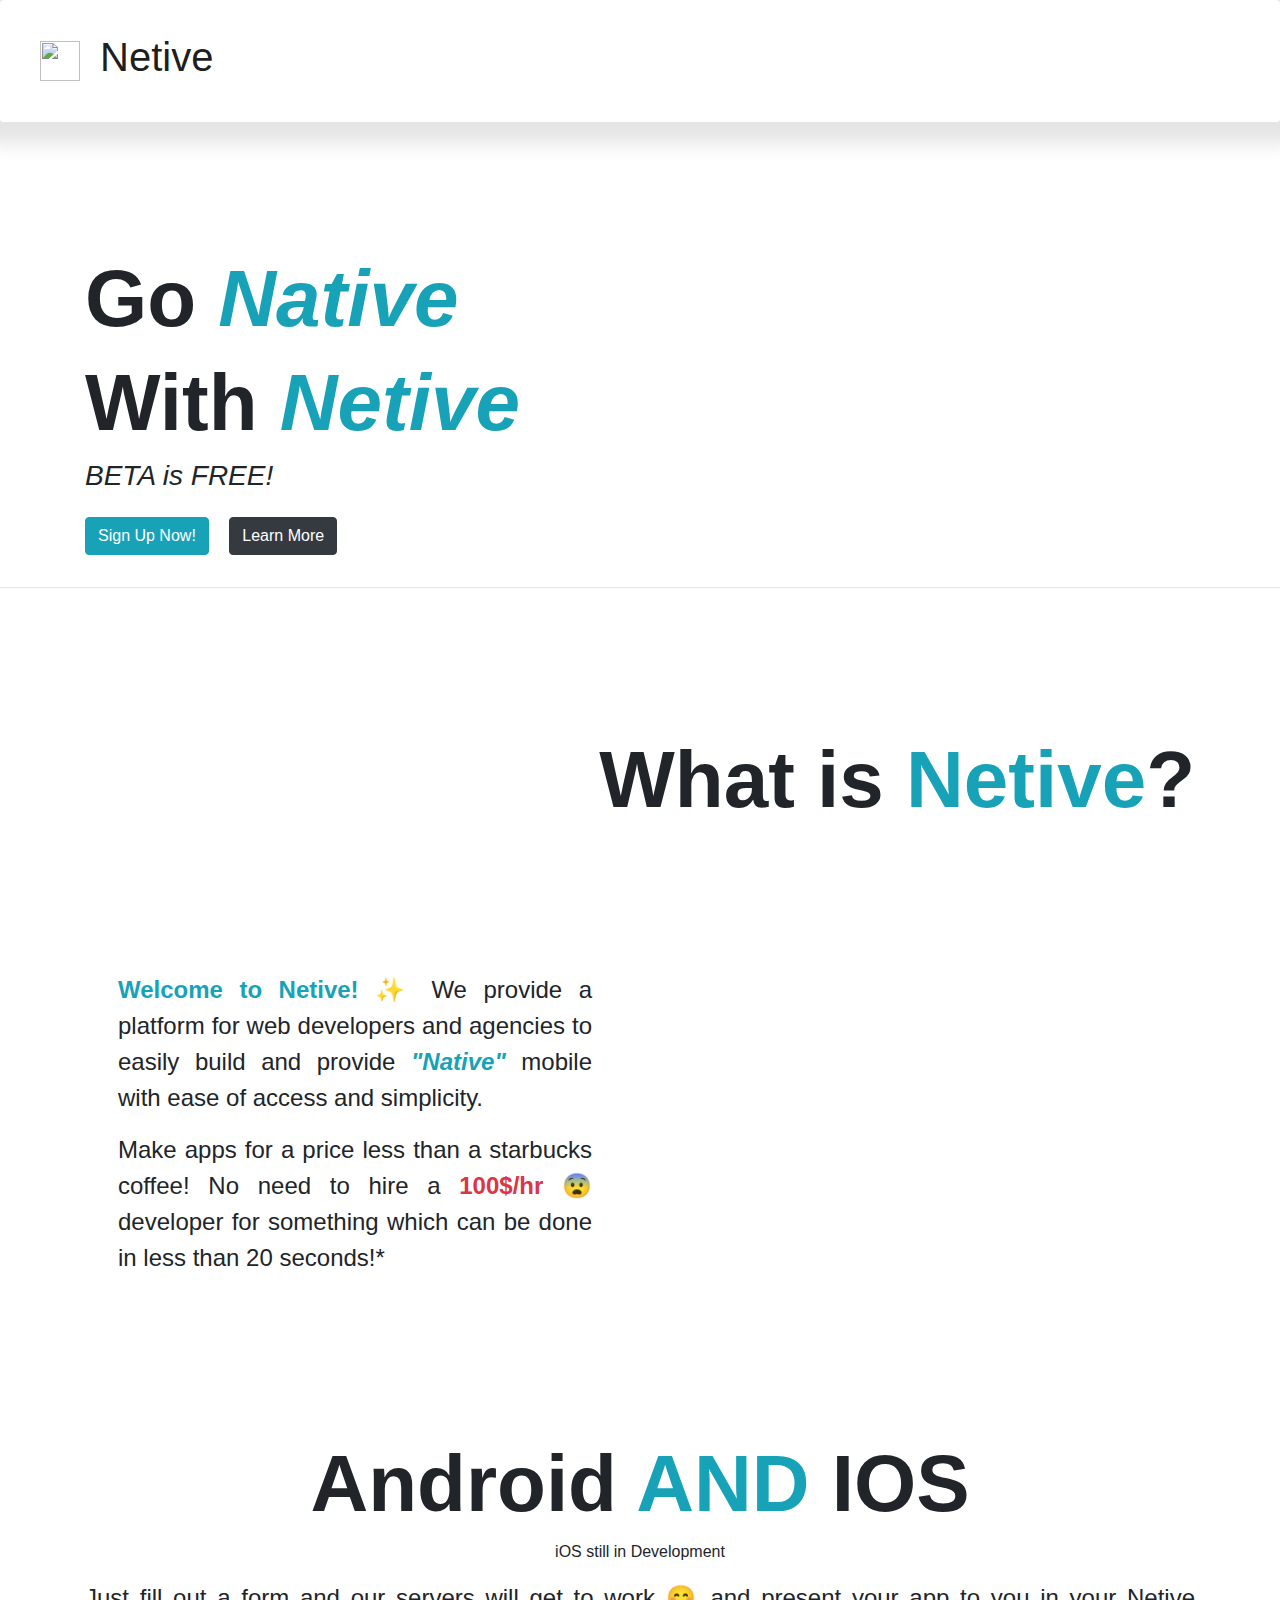
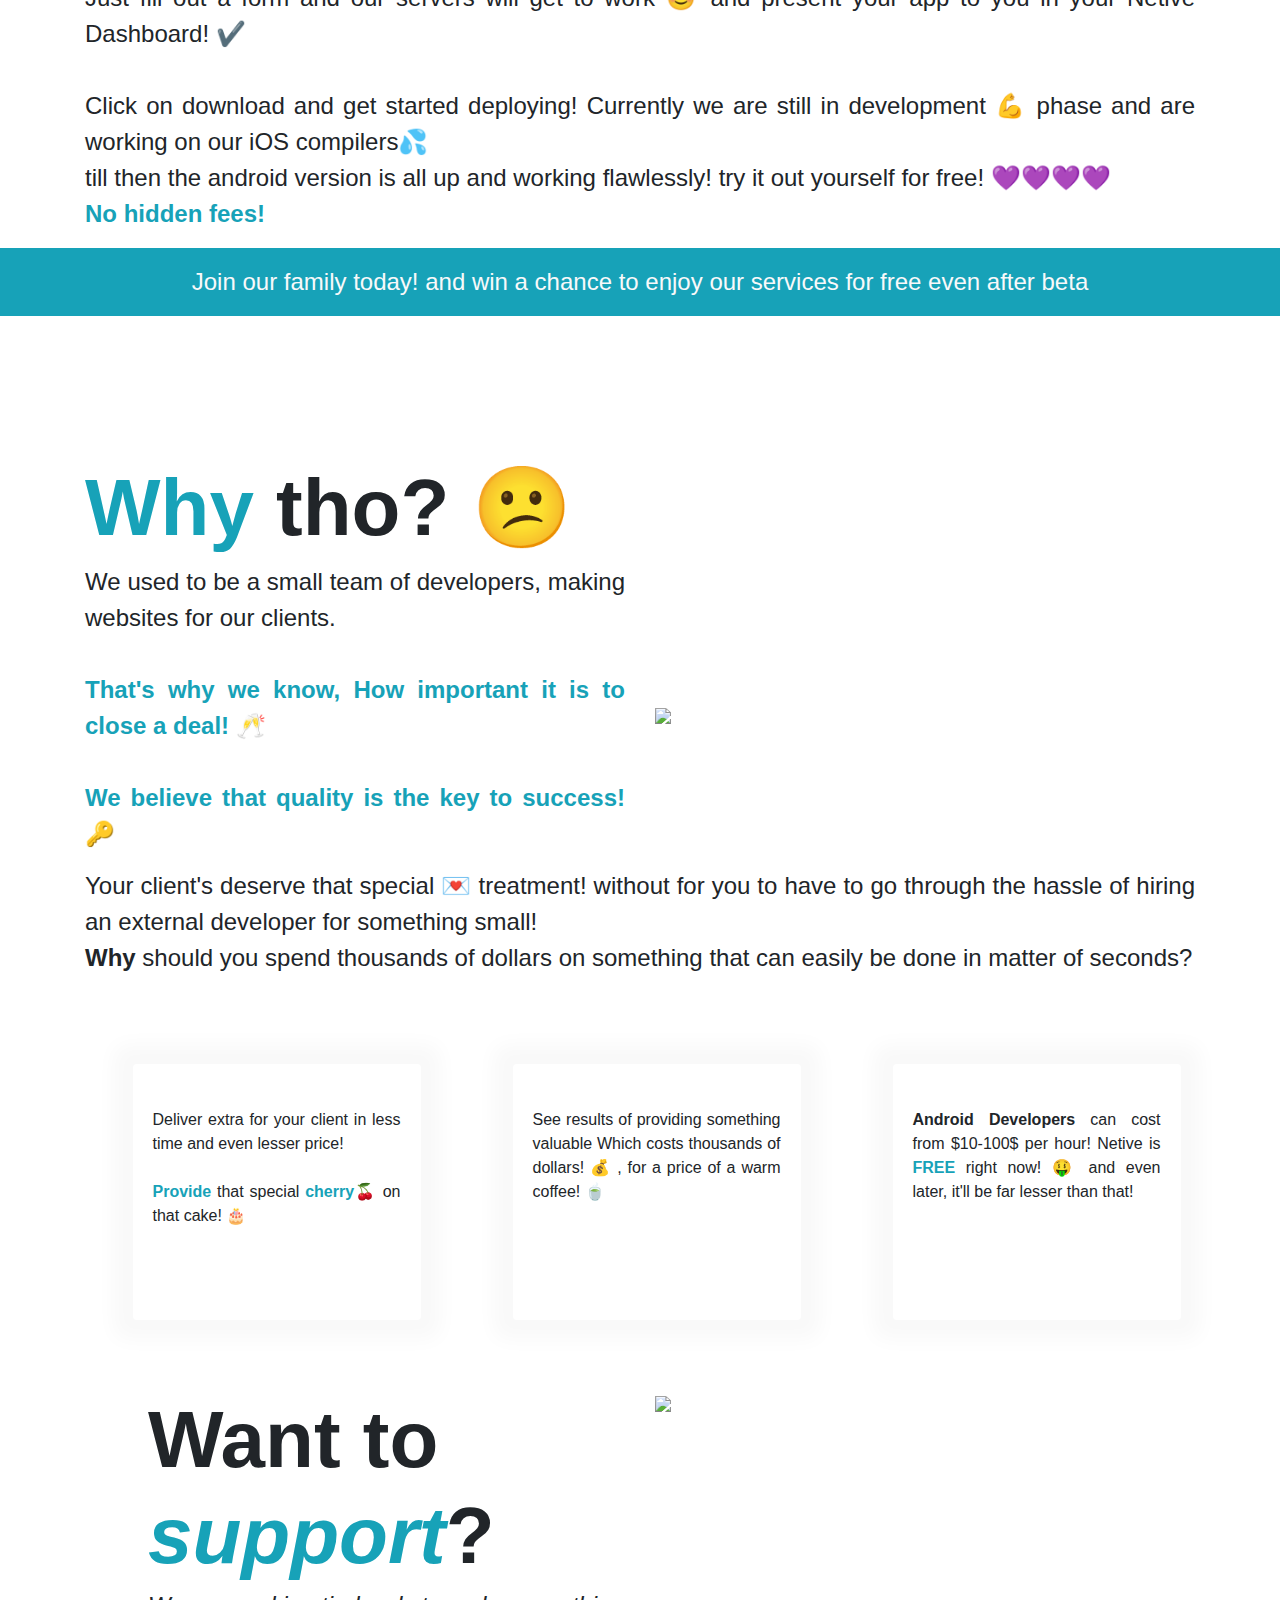
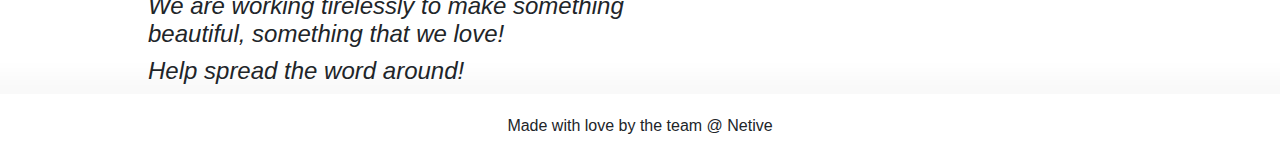
==== index.html @ f4677ae8 "Update index.html" ====
<!doctype html>
<html lang="en">
  <head>
    <!-- Required meta tags -->
    <meta charset="utf-8">
    <meta name="viewport" content="width=device-width, initial-scale=1, shrink-to-fit=no">
    <meta name="keywords" content="We help web agencies make native mobile apps for their clients website in minutes for the FREE till Beta">
    <meta name="description" content="Providing the cheapest and simplest solution for web agencies to make native mobile apps in seconds for their client's website for FREE till BETA">
    <!-- Bootstrap CSS -->
    <link rel="stylesheet" href="https://cdn.jsdelivr.net/npm/bootstrap@4.0.0/dist/css/bootstrap.min.css" integrity="sha384-Gn5384xqQ1aoWXA+058RXPxPg6fy4IWvTNh0E263XmFcJlSAwiGgFAW/dAiS6JXm" crossorigin="anonymous">
    
    <link rel="stylesheet" href="https://cdnjs.cloudflare.com/ajax/libs/font-awesome/6.1.1/css/all.min.css" integrity="sha512-KfkfwYDsLkIlwQp6LFnl8zNdLGxu9YAA1QvwINks4PhcElQSvqcyVLLD9aMhXd13uQjoXtEKNosOWaZqXgel0g==" crossorigin="anonymous" referrerpolicy="no-referrer" />
    
    <link rel="stylesheet" href="https://cdnjs.cloudflare.com/ajax/libs/font-awesome/6.1.1/css/solid.min.css" integrity="sha512-qzgHTQ60z8RJitD5a28/c47in6WlHGuyRvMusdnuWWBB6fZ0DWG/KyfchGSBlLVeqAz+1LzNq+gGZkCSHnSd3g==" crossorigin="anonymous" referrerpolicy="no-referrer" />

    <link rel="preconnect" href="https://fonts.googleapis.com">
    <link rel="preconnect" href="https://fonts.gstatic.com" crossorigin>
    <link href="https://fonts.googleapis.com/css2?family=Bebas+Neue&display=swap" rel="stylesheet">
    
    <link rel="icon" type="image/x-icon" href="/images/favicon.ico">

    

    <title> Netive Apps | A Online Native Mobile App Creator | Beta FREE Right NOW </title>  
  </head>
  <body>
    
    <nav class="navbar navbar-light shadow-sm bg-white rounded">
      <a class="navbar-brand mx-4" href="#">
        <img src="https://github.com/Netive-webApp/netive_landingPage/blob/main/images/netive-icon.png?raw=true" width="40" height="40" class="d-inline-block align-top" alt="">
        <h1 class="brand-name">Netive</h1>
      </a>
      <button class="navbar-toggler " type="button" data-toggle="collapse" data-target="#navbarsExample02" aria-controls="navbarsExample01" aria-expanded="false" aria-label="Toggle navigation">
        <span style="color:black; font-size: x-large;"><i class="fa-solid fa-bars"></i></span>
      </button>
    
      <div class="collapse navbar-collapse" id="navbarsExample02">
        <ul class="navbar-nav mr-auto mx-3 px-3">
          <li class="nav-item">
            <a class="nav-link my-3" href="https://app.netive.tech/auth/login">
              Login
            </a>
          </li>
          <li class="nav-item">
            <a class="nav-link my-3" href="https://app.netive.tech/auth/register">Sign Up</a>
          </li>
        </ul>
      </div>
    </nav>

    <section class="container hero">
      <div class="row align-items-center">
        <div class="col-md-6">

          <h1 class="header-text">Go <span class="text-info font-italic">Native</span></h1>
          <h1 class="header-text">With <span class="text-info font-italic">Netive</span></h1>
          <h3 class="font-italic">BETA is FREE!</h3>
          <a class="btn btn-info my-3 " href="https://app.netive.tech/auth/register">Sign Up Now!</a>
          <button class="btn btn-dark m-3 ">Learn More</button>

        </div>
        <div class="col-md-6">

          <img src="hero_.png" class="img-fluid" alt="">

        </div>
      </div>
    </section>
    
    <hr>
    <section class="container hero">
      <h1 class="header-text text-right">What is <span class="text-info">Netive</span>?</h1>
      <div class="row align-items-center my-5 py-5">
        <div class="col-md-6 bg-spc p-5 rounded-left">
          <p class="text-justify font-pt">
            <span class="font-weight-bold text-info">Welcome to Netive!</span>  ✨
            We provide a platform for web developers and agencies to easily build and provide 
            <span class="font-weight-bold font-italic text-info">"Native"</span> 
            mobile with ease of access and simplicity.
            
          </p>

          <p class="text-justify font-pt">
            Make apps for a price less than a starbucks coffee!
            No need to hire a <span class="text-danger font-weight-bold">100$/hr</span> 😨
            developer for something which can be done in less than 20 seconds!*
            
          </p>

        </div>
        <div class="col-md-6 d-flex border-spc border-spc justify-content-center">

          <img src="quest.png" width="165" class="img-fluid" alt="">

        </div>
      </div>
    </section>

    <section class="container text-center">
      <h1 class="header-text text-center">Android <span class="text-info">AND</span> IOS</h1>
      <p class="text-center ">iOS still in Development</p> 
      <p class="text-justify bg-spc font-pt">
        Just fill out a form and our servers will get to work 😊 and present your app to you in your Netive Dashboard! ✔️ 
        <br>
        <br>
        Click on download and get started deploying!
        Currently we are still in development 💪  phase and are working on our iOS compilers💦 <br> till then the android version is all up
        and working flawlessly! try it out yourself for free! 💜💜💜💜
        <br>
        <span class="font-weight-bold text-info">No hidden fees! </span>
      </p>
      </div>

    </section>

    <section>
      <div class="bg-info p-3 my-3 text-center">
        <p class="bg-spc m-0 text-light font-pt ">Join our family today! and win a chance to enjoy our services for free even after beta</p>
        
      </div>
    </section>

    

    <section class="container hero">
      <h1 class="header-text"><span class="text-info">Why</span> tho? 😕 </h1> 
      <div class="row justify-content-around align-items-center">
        <div class="col-sm-6">
          <p class="text-justify bg-spc font-pt">
            We used to be a small team of developers, making websites for our clients. 
            <br>
            <br>  
            <span class="text-info font-weight-bold ">That's why we know,
            How important it is to close a deal!</span> 🥂
            <br>
            <br>
            <span class="font-weight-bold text-info ">We believe that quality is the key to success!</span> 🔑
          </p>
        </div>
          <div class="col-sm-6">
            <img class="img-fluid" src="img-2.png">
          </div>
      </div>

      <p class="text-justify bg-spc font-pt ">
        Your client's deserve that special 💌  treatment!  without for you to have to go
        through the hassle of hiring an external developer for something small!
        <br>
        <span class="font-weight-bold">Why</span> should you spend thousands of dollars on something that can easily be done in matter of seconds?
      </p>

      <div class="row align-items-center justify-content-around py-5">
        <div class="col-md-3 m-2">
          <div class="card border-0 my-3 shadow-lg" style="width: 18rem;height: 16rem;">
            <div class="card-body">
              <h1 class="text-center text-info">
                <span>
                  <i class="fa-solid fa-truck-ramp-box"></i>
                </span>
              </h1>
              <p class="card-text text-justify py-3 ">
                Deliver extra for your client in less time and even lesser price!
                <br>
                <br>
                <span class="font-weight-bold text-info">Provide</span> that special <span class="font-weight-bold text-info">cherry</span>🍒 on that cake! 🎂 
              </p>
            </div>

          </div>

        </div>

        <div class="col-md-3 m-2">
          <div class="card border-0 my-3 shadow-lg" style="width: 18rem; height: 16rem;">
            <div class="card-body">
              <h1 class="text-center text-info">
                <span>
                  <i class="fa-solid fa-truck-ramp-box"></i>
                </span>
              </h1>
              <p class="card-text text-justify py-3 ">
                See results of providing something valuable 
                Which costs thousands of dollars! 💰 , for a price of a warm coffee! 🍵
              </p>
            </div>
          </div>
        </div>

        
        <div class="col-md-3 m-2">
          <div class="card border-0 my-3 shadow-lg" style="width: 18rem; height: 16rem;">
            <div class="card-body">
              <h1 class="text-center text-info">
                <span>
                  <i class="fa-solid fa-sack-dollar"></i>
                </span>
              </h1>
              <p class="card-text text-justify py-3 ">
                <span class="font-weight-bold">Android Developers</span> can cost from $10-100$ per hour!
                Netive is <span class="text-info font-weight-bold">FREE</span> right now! 🤑 
                and even later, it'll be far lesser than that!
              </p>
            </div>
          </div>
          </div>

      </div>
    </section>

    <section>
      <div class="container">
        <div class="row mx-5">
          <div class="col-md-6">
            <h1 class="header-text">Want to  <span class="text-info font-italic">support</span>?</h1>
            <h4 class="font-italic">We are working tirelessly to make something beautiful, something that we love!</h4>
            <h4 class="font-italic">Help spread the word around!</h4>
            
            
          </div>
          <div class="col-md-6">
            <img src="https://i.pinimg.com/originals/8f/04/00/8f040050862f377defcb5c0eed831285.gif" class="img-fluid">
        </div>

      </div>

    </section>



    <section>
      <div class="footer-custom text-center font-pt">Made with love by the team @ Netive</div>
    </section>









    

    
    <!-- Optional JavaScript -->
    <!-- jQuery first, then Popper.js, then Bootstrap JS -->
    <script src="https://code.jquery.com/jquery-3.2.1.slim.min.js" integrity="sha384-KJ3o2DKtIkvYIK3UENzmM7KCkRr/rE9/Qpg6aAZGJwFDMVNA/GpGFF93hXpG5KkN" crossorigin="anonymous"></script>
    <script src="https://cdn.jsdelivr.net/npm/popper.js@1.12.9/dist/umd/popper.min.js" integrity="sha384-ApNbgh9B+Y1QKtv3Rn7W3mgPxhU9K/ScQsAP7hUibX39j7fakFPskvXusvfa0b4Q" crossorigin="anonymous"></script>
    <script src="https://cdn.jsdelivr.net/npm/bootstrap@4.0.0/dist/js/bootstrap.min.js" integrity="sha384-JZR6Spejh4U02d8jOt6vLEHfe/JQGiRRSQQxSfFWpi1MquVdAyjUar5+76PVCmYl" crossorigin="anonymous"></script>
  </body>
</html>


<style>
  .navbar{
    background-color: white;
    border-bottom: 1px solid #e5e5e5;
    box-shadow: 0 0 20px 20px rgba(0, 0, 0, 0.11);
  }

  .navbar-brand{
    display: flex;
    align-items: center;
  }




  .brand-name{
    padding: 20px;
    font-weight: 100;
  }

  .card{
    box-shadow: 0 0 20px 20px rgba(0, 0, 0, 0.027);
  }

  .navbar-toggler-icon{
    border:none;
    color:black;
  }

  .navbar-toggler {
    border:none;
  }

  .nav-link{
    font-size: x-large;
    color:black !important;
    font-weight: 100;
  }

  .hero{
    padding-top:8rem;
  }

  .header-text{
    font-size: 5rem;
    font-weight: 600;
    font-family: 'PT Sans', sans-serif;
    
  }

  .bg-spc{
    font-size:24px;
  }

  .border-spc{

    padding:22px;
    border-radius: 0 20px 20px 0;

  }

  .font-pt{
    font-family: 'PT Sans', sans-serif;

  } .footer-custom{
    background-color: white;
    box-shadow: 0 0 20px 20px rgba(0, 0, 0, 0.027);
    padding:20px;
    font-weight: 200;
  }






  
</style>
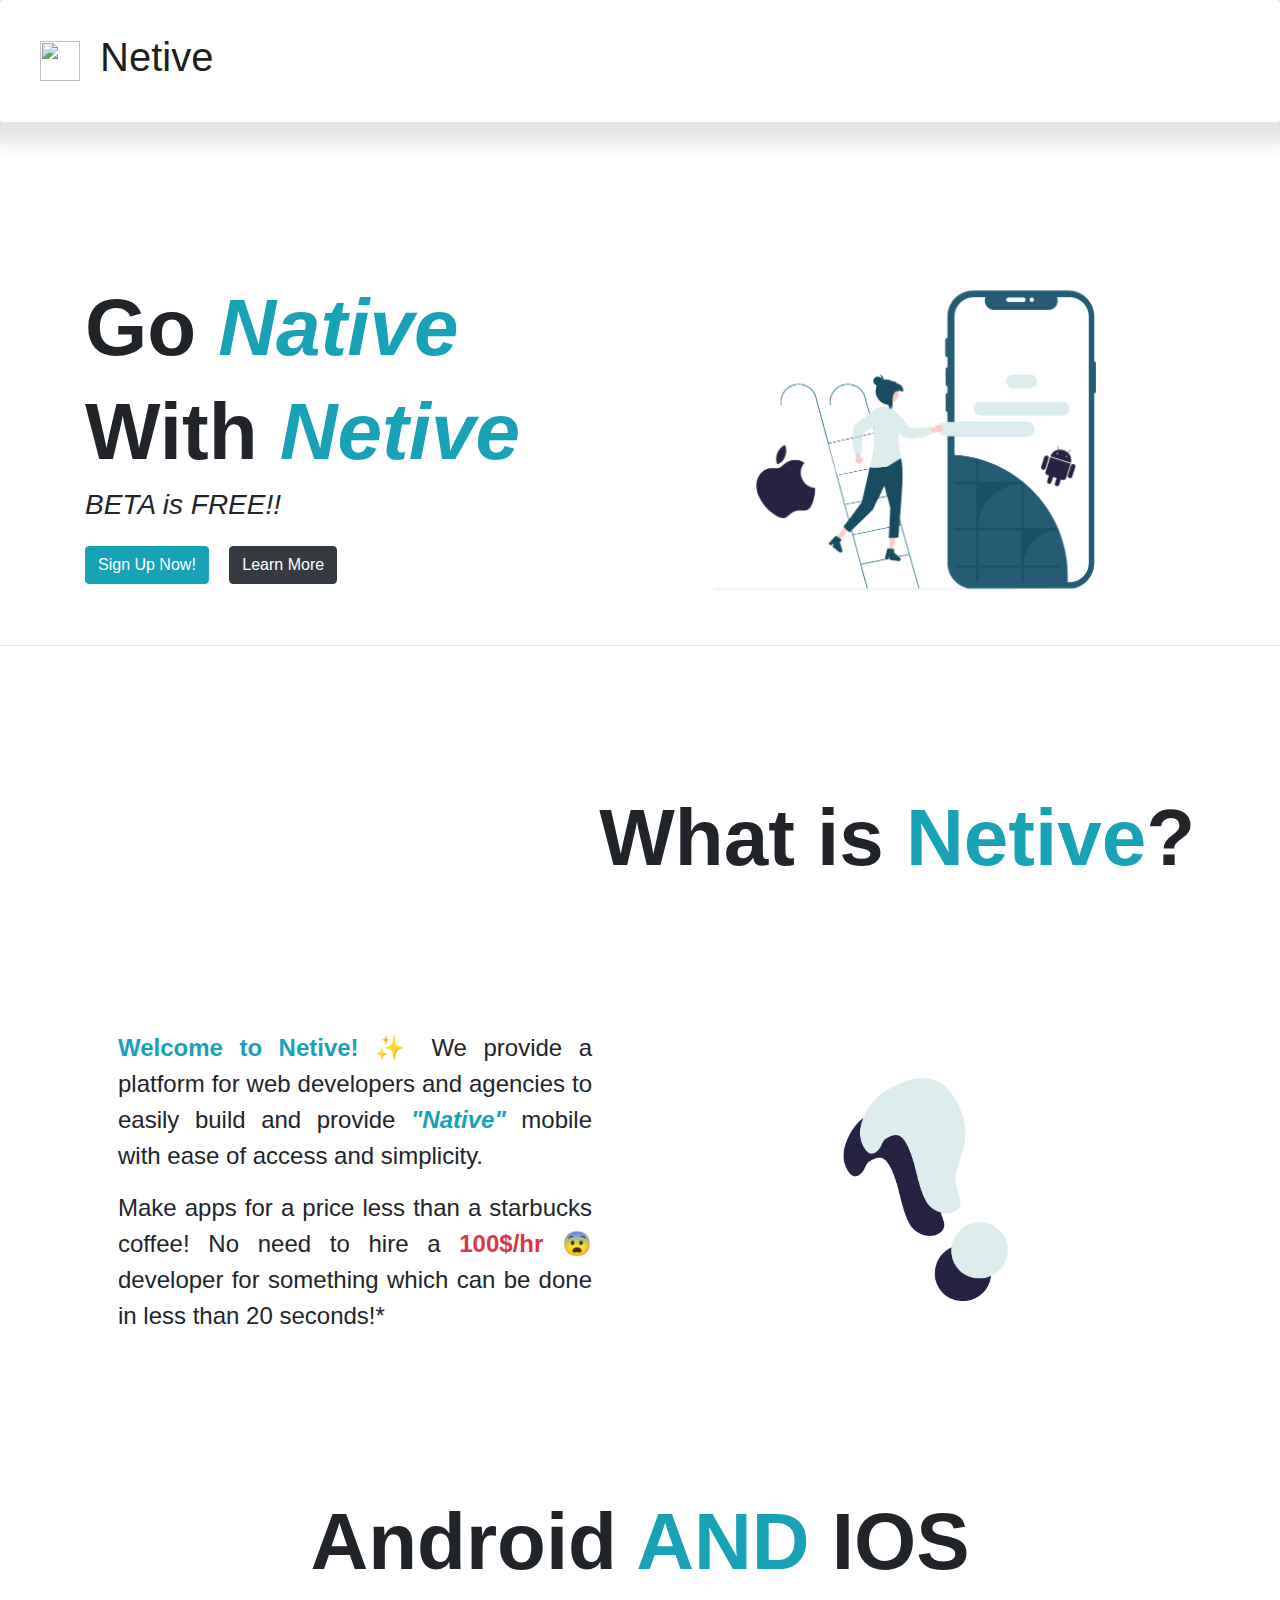
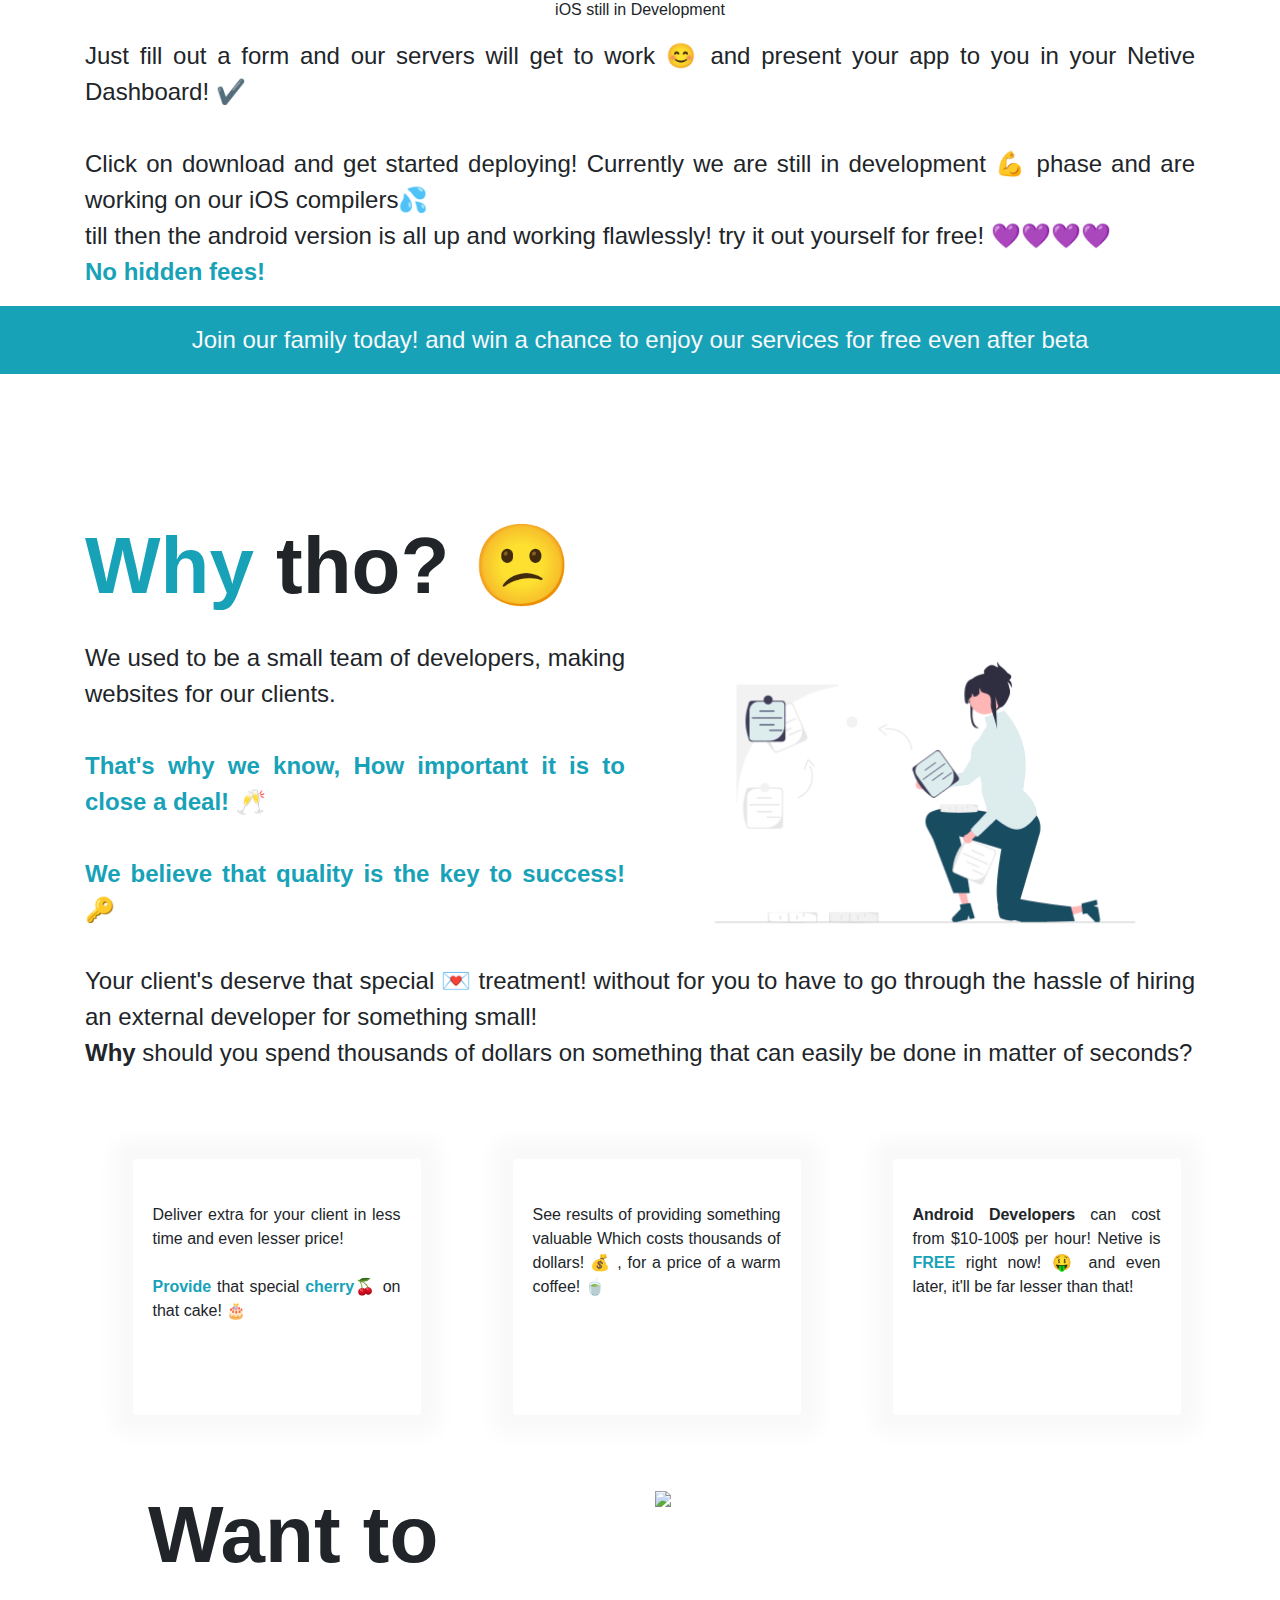
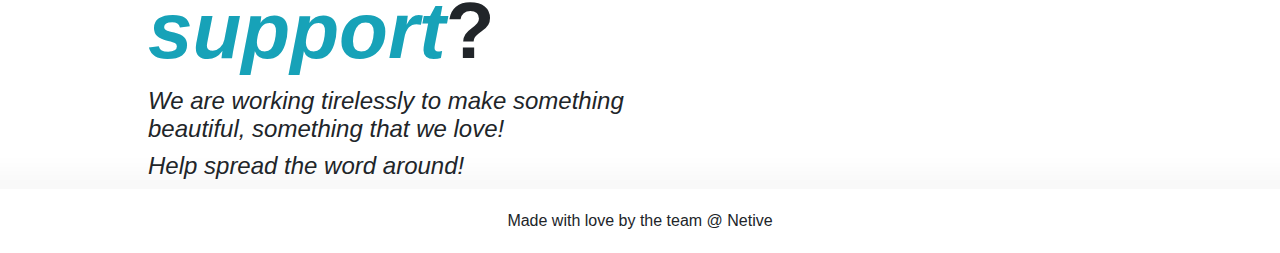
==== commit 1f850476: "Update index.html" ====
--- a/index.html
+++ b/index.html
@@ -6,11 +6,12 @@
     <meta name="viewport" content="width=device-width, initial-scale=1, shrink-to-fit=no">
     <meta name="keywords" content="We help web agencies make native mobile apps for their clients website in minutes for the FREE till Beta">
     <meta name="description" content="Providing the cheapest and simplest solution for web agencies to make native mobile apps in seconds for their client's website for FREE till BETA">
+    
+    <meta name="google-site-verification" content="UjQf3dVpmDzG-F5i58iZ8eJ6pGMG4GREb4yGMpqzAx0" />
+    
     <!-- Bootstrap CSS -->
     <link rel="stylesheet" href="https://cdn.jsdelivr.net/npm/bootstrap@4.0.0/dist/css/bootstrap.min.css" integrity="sha384-Gn5384xqQ1aoWXA+058RXPxPg6fy4IWvTNh0E263XmFcJlSAwiGgFAW/dAiS6JXm" crossorigin="anonymous">
-    
     <link rel="stylesheet" href="https://cdnjs.cloudflare.com/ajax/libs/font-awesome/6.1.1/css/all.min.css" integrity="sha512-KfkfwYDsLkIlwQp6LFnl8zNdLGxu9YAA1QvwINks4PhcElQSvqcyVLLD9aMhXd13uQjoXtEKNosOWaZqXgel0g==" crossorigin="anonymous" referrerpolicy="no-referrer" />
-    
     <link rel="stylesheet" href="https://cdnjs.cloudflare.com/ajax/libs/font-awesome/6.1.1/css/solid.min.css" integrity="sha512-qzgHTQ60z8RJitD5a28/c47in6WlHGuyRvMusdnuWWBB6fZ0DWG/KyfchGSBlLVeqAz+1LzNq+gGZkCSHnSd3g==" crossorigin="anonymous" referrerpolicy="no-referrer" />
 
     <link rel="preconnect" href="https://fonts.googleapis.com">
@@ -21,7 +22,7 @@
 
     
 
-    <title> Netive Apps | A Online Native Mobile App Creator | Beta FREE Right NOW </title>  
+    <title> Netive Apps | A Online Native Mobile App Creator | Beta FREE Right NOW !!!! </title>  
   </head>
   <body>
     
@@ -30,9 +31,13 @@
         <img src="https://github.com/Netive-webApp/netive_landingPage/blob/main/images/netive-icon.png?raw=true" width="40" height="40" class="d-inline-block align-top" alt="">
         <h1 class="brand-name">Netive</h1>
       </a>
+      
+      
       <button class="navbar-toggler " type="button" data-toggle="collapse" data-target="#navbarsExample02" aria-controls="navbarsExample01" aria-expanded="false" aria-label="Toggle navigation">
         <span style="color:black; font-size: x-large;"><i class="fa-solid fa-bars"></i></span>
       </button>
+      
+      
     
       <div class="collapse navbar-collapse" id="navbarsExample02">
         <ul class="navbar-nav mr-auto mx-3 px-3">
@@ -54,7 +59,7 @@
 
           <h1 class="header-text">Go <span class="text-info font-italic">Native</span></h1>
           <h1 class="header-text">With <span class="text-info font-italic">Netive</span></h1>
-          <h3 class="font-italic">BETA is FREE!</h3>
+          <h3 class="font-italic">BETA is FREE!!</h3>
           <a class="btn btn-info my-3 " href="https://app.netive.tech/auth/register">Sign Up Now!</a>
           <button class="btn btn-dark m-3 ">Learn More</button>
 
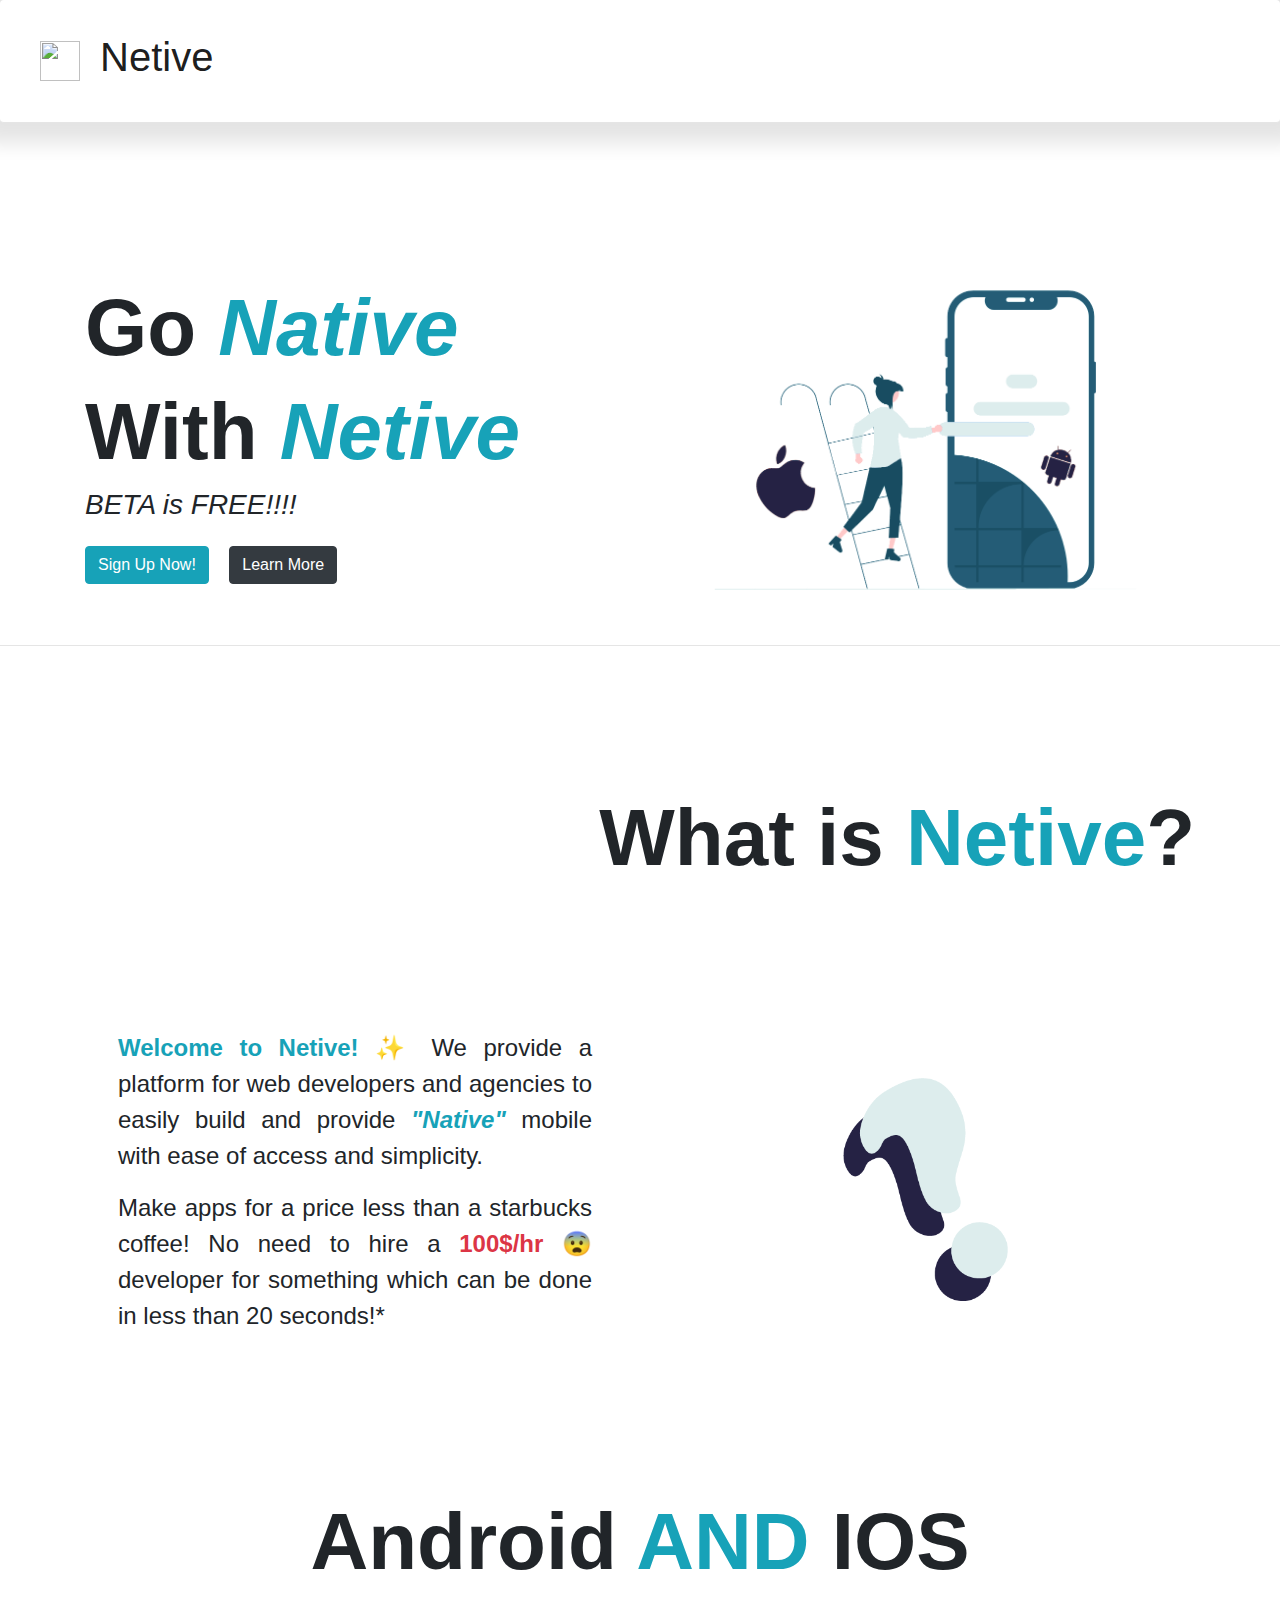
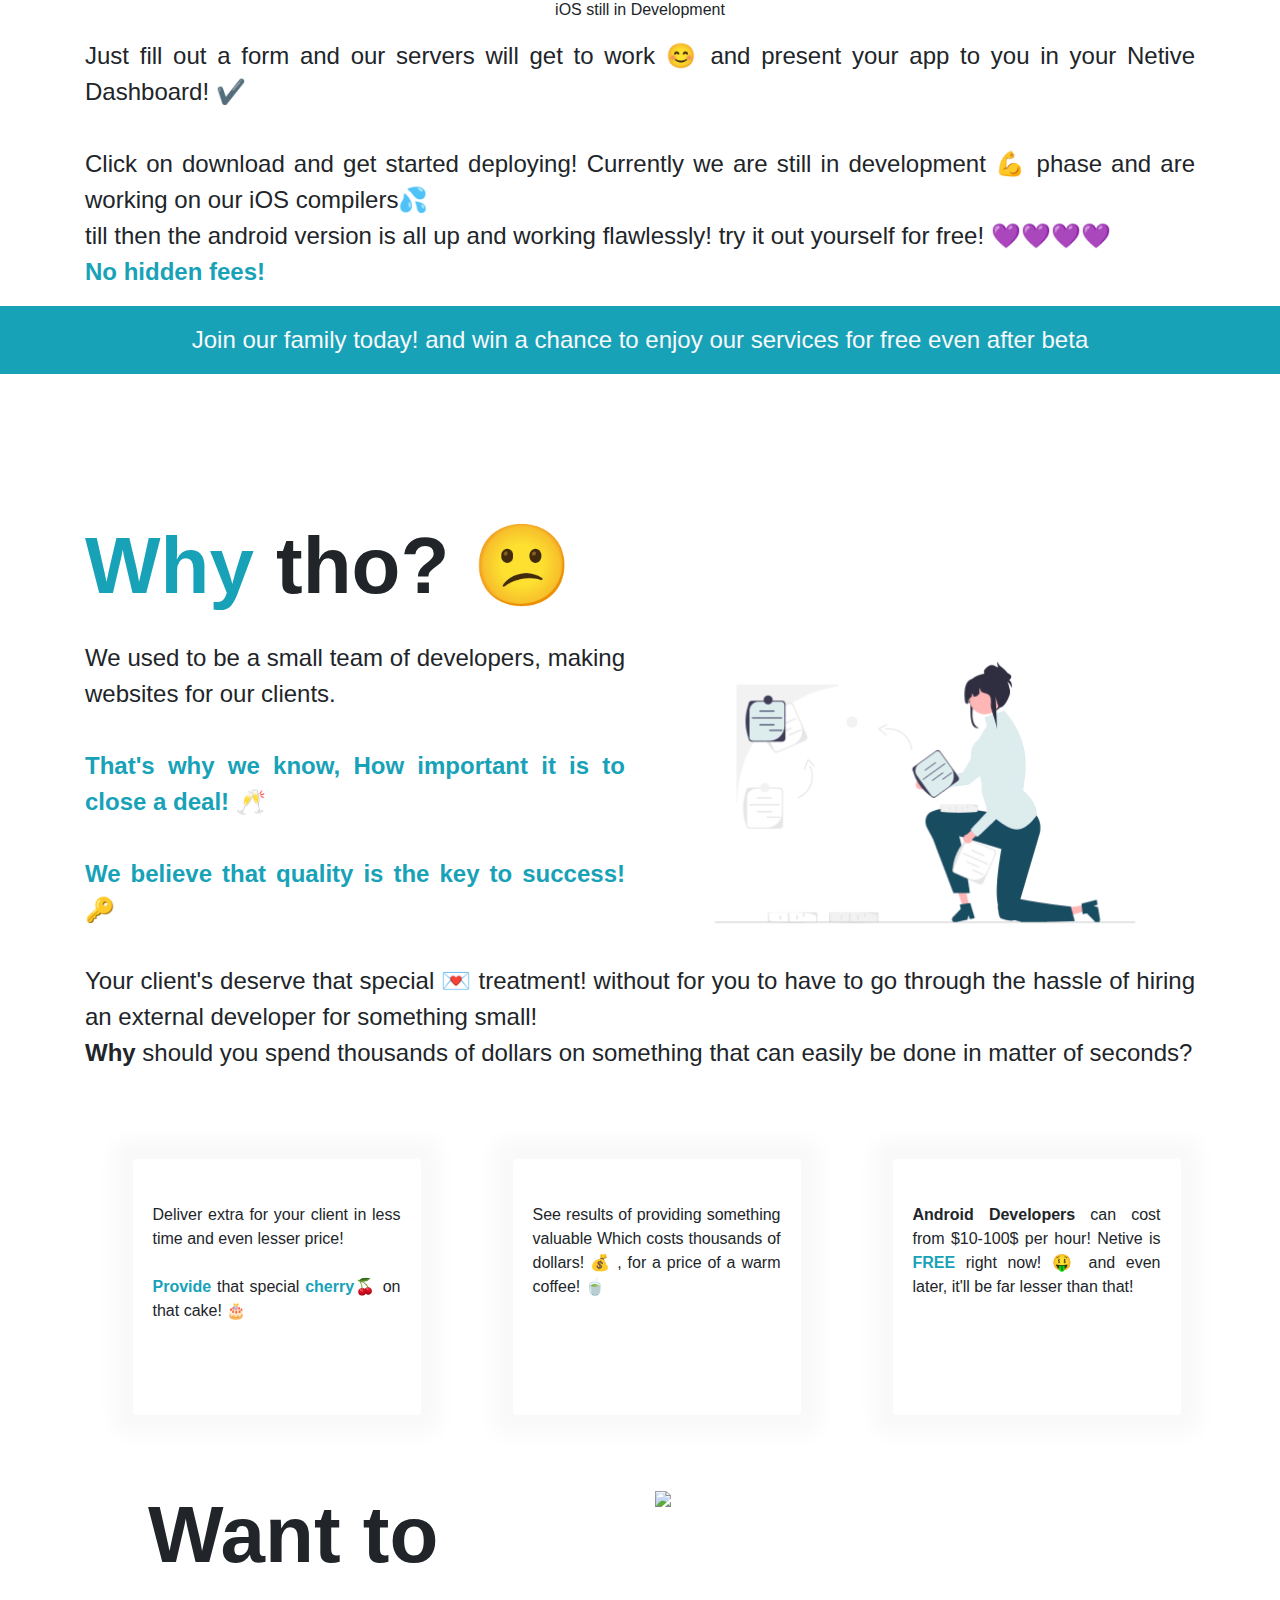
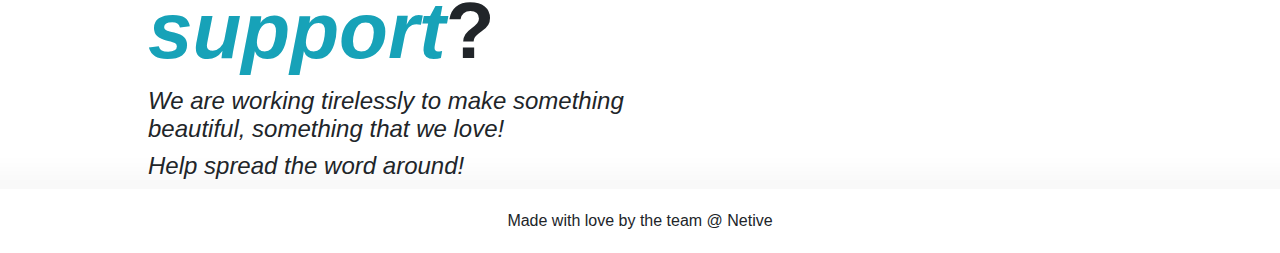
==== commit 07ce9703: "Update index.html" ====
--- a/index.html
+++ b/index.html
@@ -45,6 +45,7 @@
             <a class="nav-link my-3" href="https://app.netive.tech/auth/login">
               Login
             </a>
+            
           </li>
           <li class="nav-item">
             <a class="nav-link my-3" href="https://app.netive.tech/auth/register">Sign Up</a>
@@ -59,7 +60,7 @@
 
           <h1 class="header-text">Go <span class="text-info font-italic">Native</span></h1>
           <h1 class="header-text">With <span class="text-info font-italic">Netive</span></h1>
-          <h3 class="font-italic">BETA is FREE!!</h3>
+          <h3 class="font-italic">BETA is FREE!!!!</h3>
           <a class="btn btn-info my-3 " href="https://app.netive.tech/auth/register">Sign Up Now!</a>
           <button class="btn btn-dark m-3 ">Learn More</button>
 
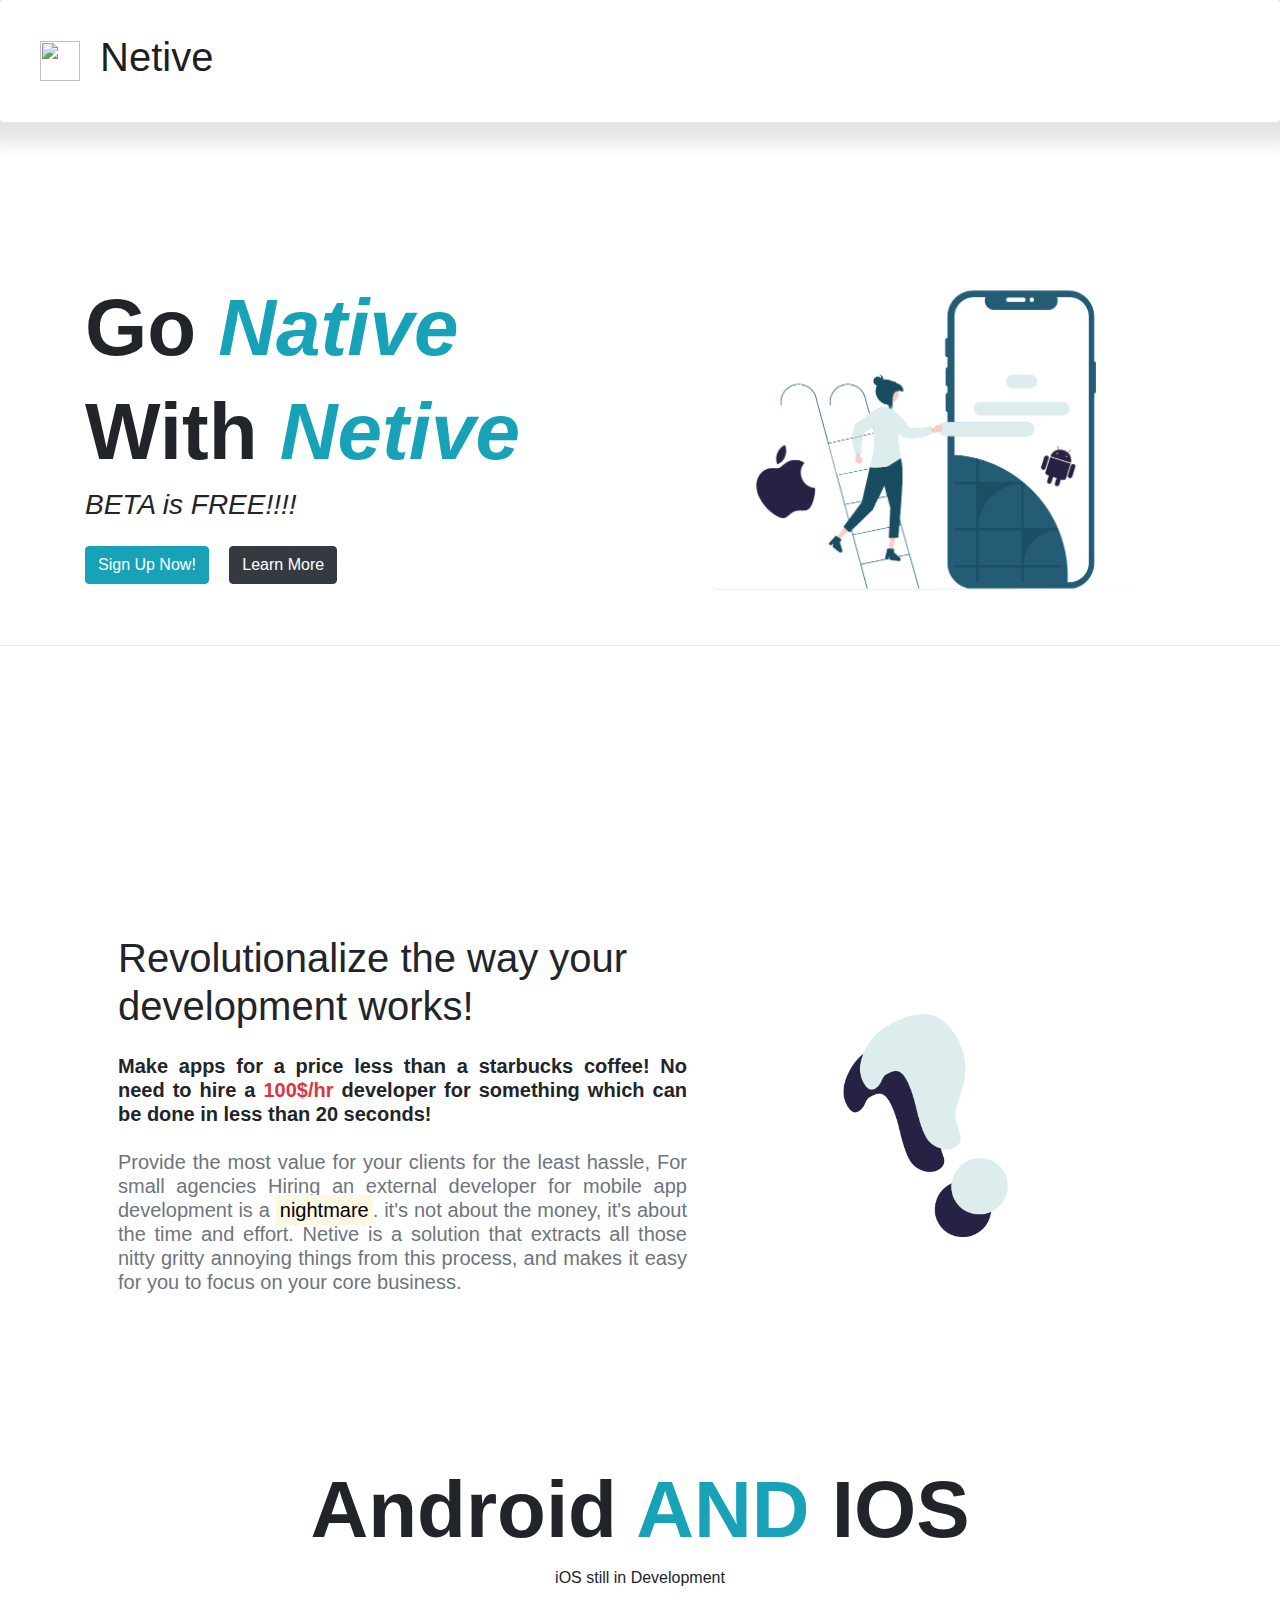
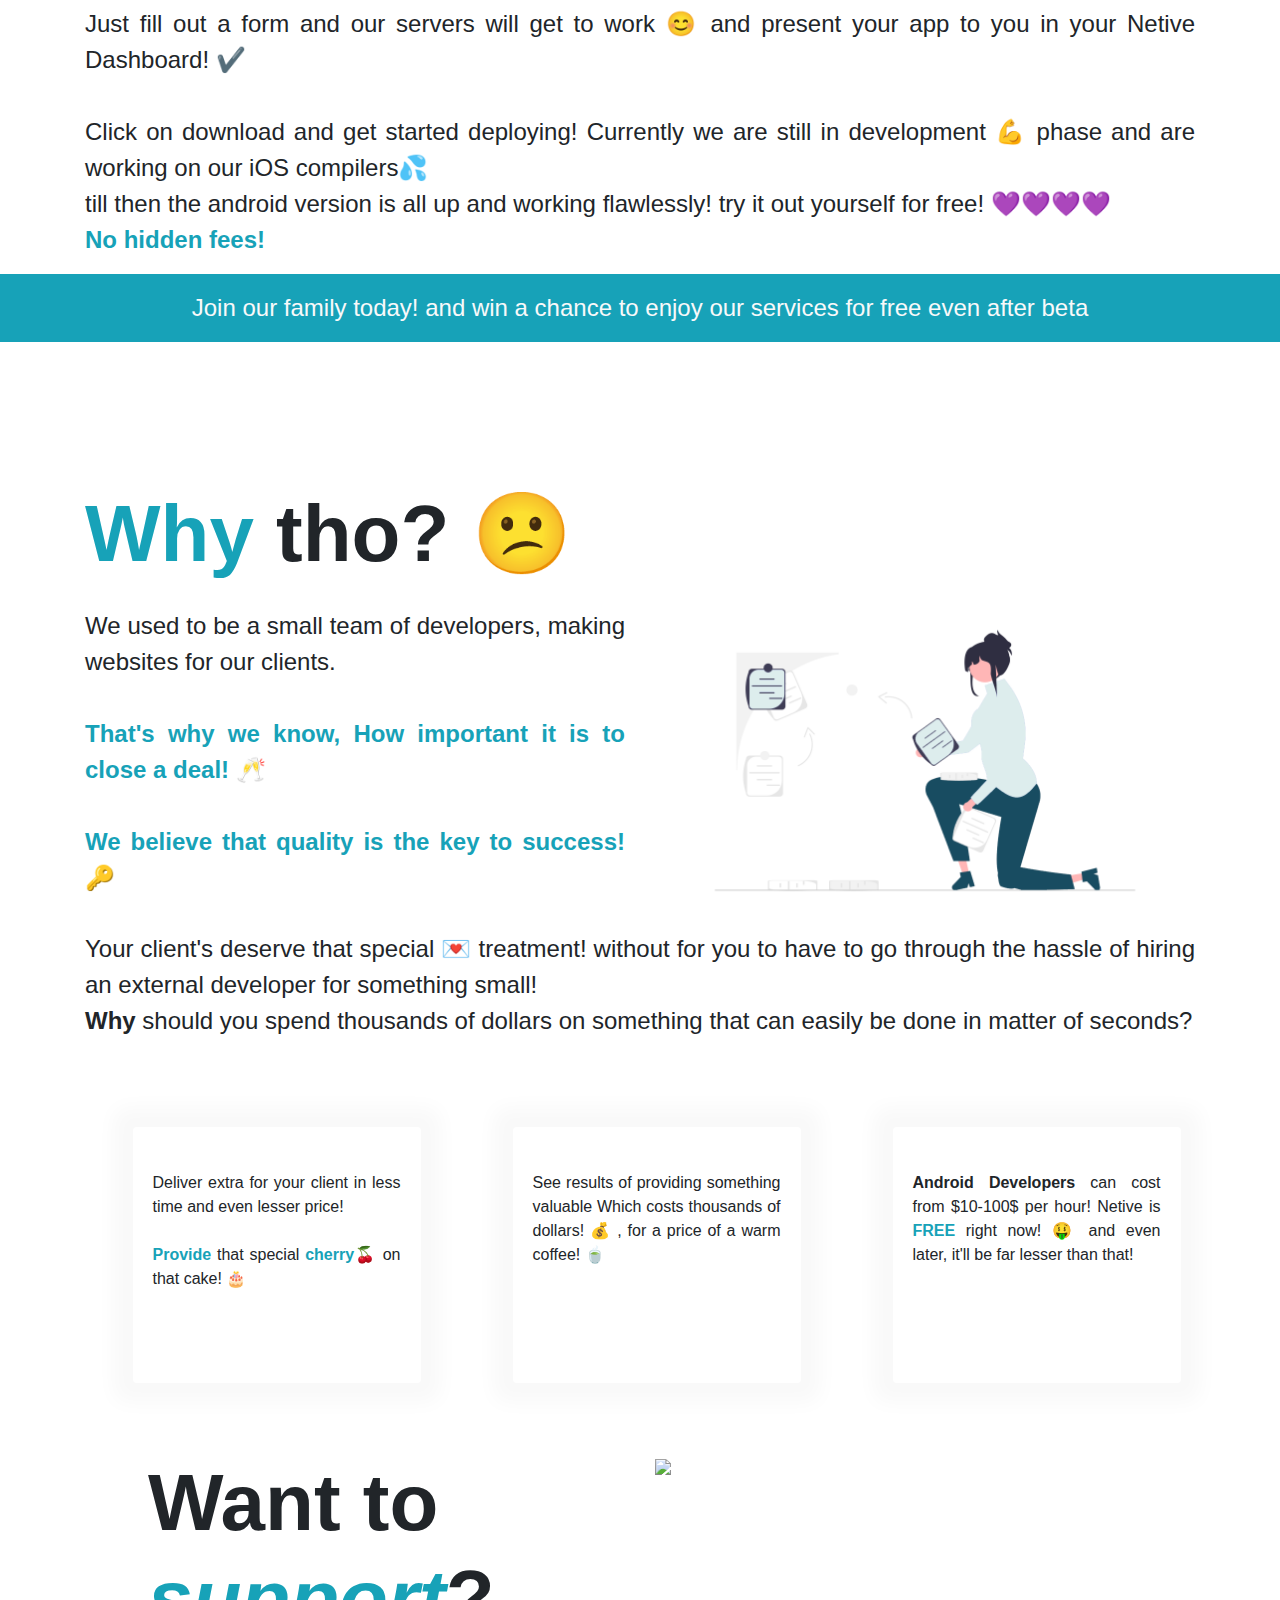
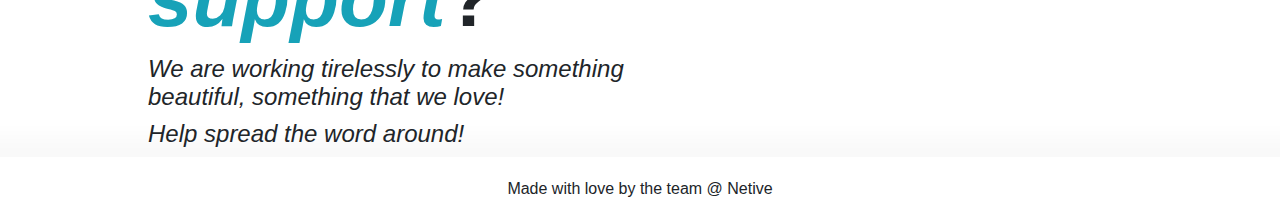
==== commit 1e8bbd25: "Update index.html" ====
--- a/index.html
+++ b/index.html
@@ -1,3 +1,4 @@
+
 <!doctype html>
 <html lang="en">
   <head>
@@ -5,7 +6,7 @@
     <meta charset="utf-8">
     <meta name="viewport" content="width=device-width, initial-scale=1, shrink-to-fit=no">
     <meta name="keywords" content="We help web agencies make native mobile apps for their clients website in minutes for the FREE till Beta">
-    <meta name="description" content="Providing the cheapest and simplest solution for web agencies to make native mobile apps in seconds for their client's website for FREE till BETA">
+    <meta name="description" content="Providing the cheapest and simplest solution for vert cheap for web agencies to make native mobile apps in seconds for their client's website for FREE till BETA">
     
     <meta name="google-site-verification" content="UjQf3dVpmDzG-F5i58iZ8eJ6pGMG4GREb4yGMpqzAx0" />
     
@@ -75,26 +76,28 @@
     
     <hr>
     <section class="container hero">
-      <h1 class="header-text text-right">What is <span class="text-info">Netive</span>?</h1>
+      
       <div class="row align-items-center my-5 py-5">
-        <div class="col-md-6 bg-spc p-5 rounded-left">
-          <p class="text-justify font-pt">
-            <span class="font-weight-bold text-info">Welcome to Netive!</span>  ✨
-            We provide a platform for web developers and agencies to easily build and provide 
-            <span class="font-weight-bold font-italic text-info">"Native"</span> 
-            mobile with ease of access and simplicity.
+        <div class="col-md-7 bg-spc p-5 rounded-left">
+          <p class="font-pt h1">
+            Revolutionalize the way your development works!
+          </p>
+
+          <p class="text-justify font-pt h5 my-4 font-weight-bold">
+            Make apps for a price less than a starbucks coffee!
+            No need to hire a <span class="text-danger font-weight-bold">100$/hr</span>
+            developer for something which can be done in less than 20 seconds!
+          </p>
+          <p class="text-justify font-pt h5 my-4 text-muted">
+            Provide the most value for your clients for the least hassle, For small agencies Hiring an external developer for mobile app development is a <mark>nightmare</mark>.
+            it's not about the money, it's about the time and effort. Netive is a solution that extracts all those nitty gritty annoying things from this process,
+            and makes it easy for you to focus on your core business.
             
+
           </p>
 
-          <p class="text-justify font-pt">
-            Make apps for a price less than a starbucks coffee!
-            No need to hire a <span class="text-danger font-weight-bold">100$/hr</span> 😨
-            developer for something which can be done in less than 20 seconds!*
-            
-          </p>
-
-        </div>
-        <div class="col-md-6 d-flex border-spc border-spc justify-content-center">
+        </div>
+        <div class="col-md-4 d-flex border-spc border-spc justify-content-center">
 
           <img src="quest.png" width="165" class="img-fluid" alt="">
 
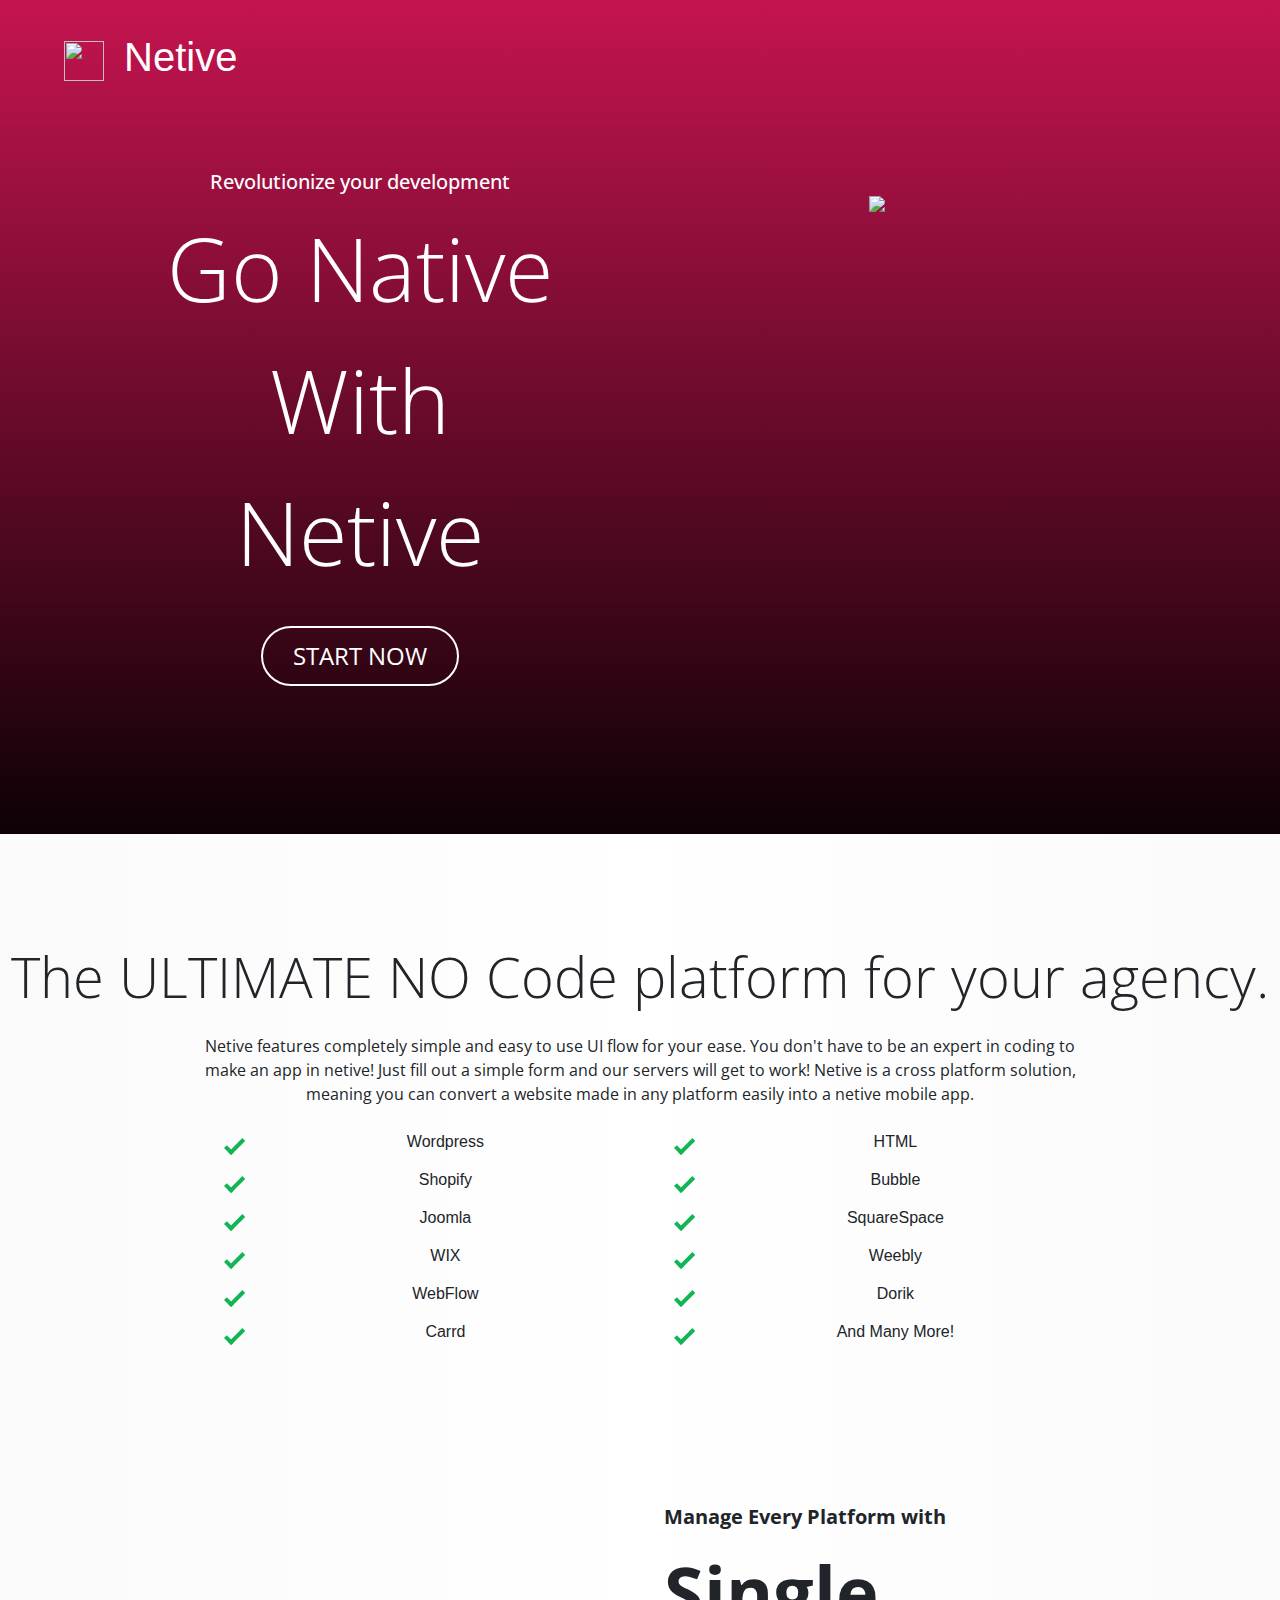
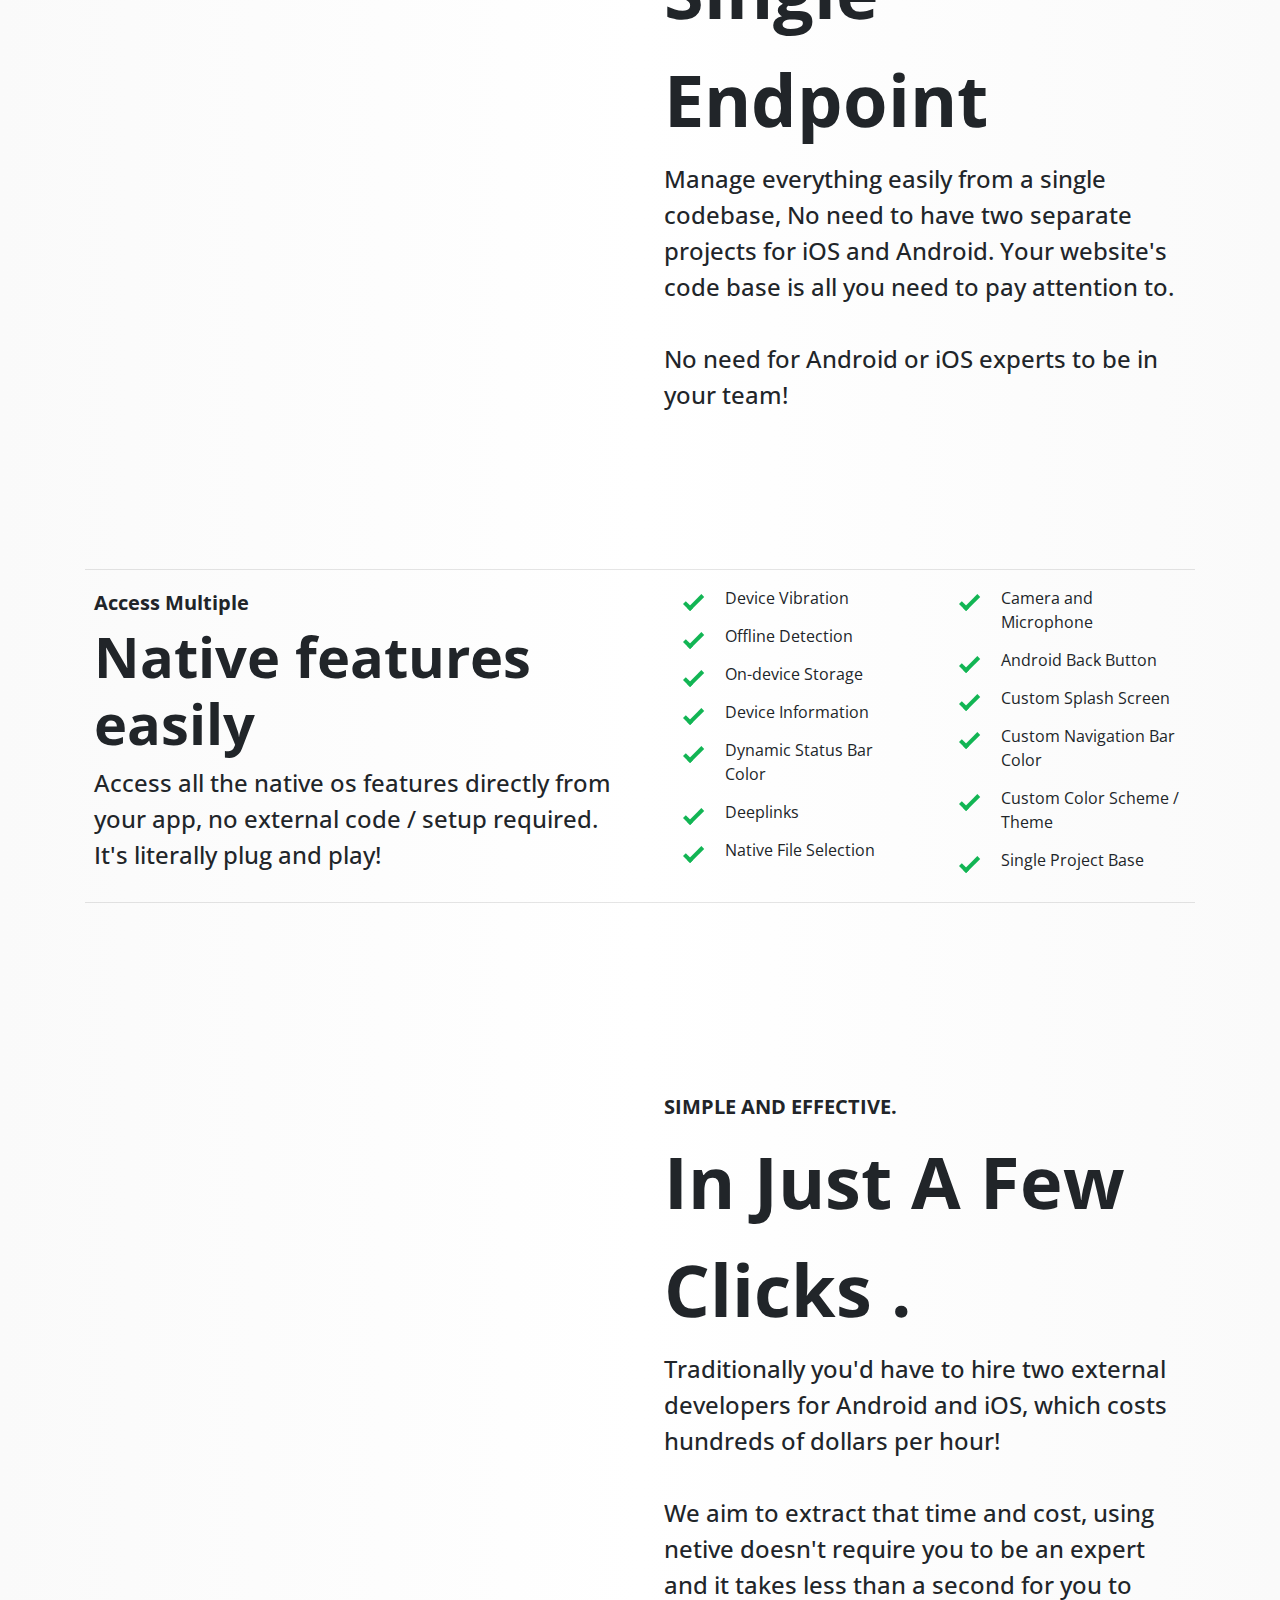
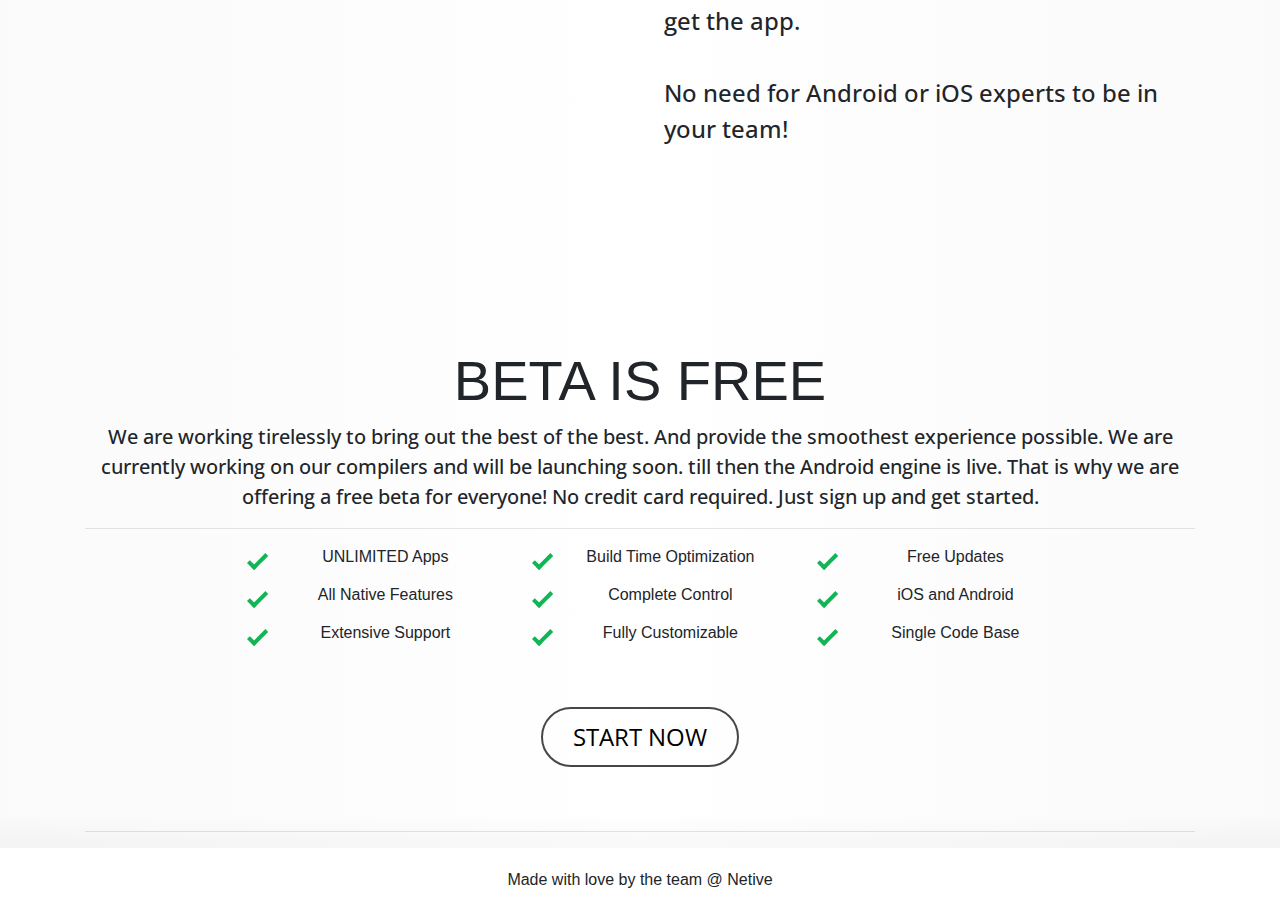
==== commit a0424339: "Update index.html" ====
--- a/index.html
+++ b/index.html
@@ -18,221 +18,353 @@
     <link rel="preconnect" href="https://fonts.googleapis.com">
     <link rel="preconnect" href="https://fonts.gstatic.com" crossorigin>
     <link href="https://fonts.googleapis.com/css2?family=Bebas+Neue&display=swap" rel="stylesheet">
+    <link href="https://fonts.googleapis.com/css2?family=Andika+New+Basic&display=swap" rel="stylesheet">
+    <link href="https://fonts.googleapis.com/css2?family=Open+Sans:wght@300&display=swap" rel="stylesheet">
     
     <link rel="icon" type="image/x-icon" href="/images/favicon.ico">
 
     
 
     <title> Netive Apps | A Online Native Mobile App Creator | Beta FREE Right NOW !!!! </title>  
+    
   </head>
   <body>
     
-    <nav class="navbar navbar-light shadow-sm bg-white rounded">
-      <a class="navbar-brand mx-4" href="#">
-        <img src="https://github.com/Netive-webApp/netive_landingPage/blob/main/images/netive-icon.png?raw=true" width="40" height="40" class="d-inline-block align-top" alt="">
-        <h1 class="brand-name">Netive</h1>
-      </a>
+    
+    <section class="grad px-4">
+      <nav class="navbar navbar-light shadow-sm rounded">
+        <a class="navbar-brand mx-4" href="#">
+          <img src="https://github.com/Netive-webApp/netive_landingPage/blob/main/images/netive-icon.png?raw=true" width="40" height="40" class="d-inline-block align-top" alt="">
+          <h1 class="brand-name">Netive</h1>
+        </a>
+        
+        
+        <button class="navbar-toggler " type="button" data-toggle="collapse" data-target="#navbarsExample02" aria-controls="navbarsExample01" aria-expanded="false" aria-label="Toggle navigation">
+          <span style="color:rgb(255, 255, 255); font-size: x-large;"><i class="fa-solid fa-bars"></i></span>
+        </button>
+        
+        
       
+        <div class="collapse navbar-collapse" id="navbarsExample02">
+          <ul class="navbar-nav mr-auto mx-3 px-3">
+            <li class="nav-item">
+              <a class="nav-link my-3" href="https://app.netive.tech/auth/login">
+                Login
+              </a>
+              
+            </li>
+            <li class="nav-item">
+              <a class="nav-link my-3" href="https://app.netive.tech/auth/register">Sign Up</a>
+            </li>
+          </ul>
+        </div>
+      </nav>
+    <div class="container bg-spc p-4 my-4">
+      <div class="row justify-content-center align-items-center">
+        <div class="col-lg-6 px-4 font-os text-center">
+          <h5>
+            Revolutionize your development
+          </h5>
+          <h2 class="display-2 font-os">
+            Go Native
+            <br>
+            With<br>Netive
+          </h2>
+          <a class="btn btn-custom" href="https://app.netive.tech/auth/login">START NOW</a>
+        </div>
+        <div class="col-lg-6 px-4 image-container">
+            <div style="position: relative;height: 30vw;">
+                <div style="z-index: 0;width: 24vw;left: -3vw;top: -2vw;transform: rotateX(10deg) rotateZ(-30deg);">
+                  <img alt="" class="img-spc2" src="https://ap1-infinity-user-data.s3.amazonaws.com/33716/buildly/demo2.png">
+                </div>
+                <div style="position: absolute;z-index: 100;width: 24vw;left: 8vw;top: -4vw;">
+                  <img class="img-spc" src="https://ap1-infinity-user-data.s3.amazonaws.com/33716/buildly/demo.png">
+                </div>
+            </div>
+        </div>
+      </div>
+    </div>
+  </section>
+
+  <section clsas="container text-center my-4  py-4 flex justify-content-center" style="margin-top: 100px;">
       
-      <button class="navbar-toggler " type="button" data-toggle="collapse" data-target="#navbarsExample02" aria-controls="navbarsExample01" aria-expanded="false" aria-label="Toggle navigation">
-        <span style="color:black; font-size: x-large;"><i class="fa-solid fa-bars"></i></span>
-      </button>
+    <p class="display-4 font-os text-center">
+      The ULTIMATE NO Code platform for your agency.
+    </p>
+    <p class="font-os text-center" style="max-width: 900px;margin:auto;">
+       Netive features completely simple and easy to use UI flow for your ease. You don't have to be an expert in coding to make an app in netive!
+       Just fill out a simple form and our servers will get to work!
+       
+       Netive is a cross platform solution, meaning you can convert a website made in any platform easily into a netive mobile app.
       
+    </p>
+    <div class="row justify-content-center my-4 text-center" style="max-width: 900px;margin:auto;">
+      <div class="col-sm-6">
+      <ul class="check-list">
+        <li>
+          Wordpress
+        </li>
+        <li>
+          Shopify
+        </li>
+        <li>
+          Joomla
+        </li>
+        <li>
+          WIX
+        </li>
+        <li>
+          WebFlow
+        </li>
+        <li> 
+          
+          Carrd
+
+        </li>
+      </ul>
+      </div><div class="col-sm-6">
+
+        <ul class="check-list">
+          <li>
+            HTML
+          </li>
+          <li>
+            Bubble
+          </li>
+          <li>
+            SquareSpace
+          </li>
+          <li>
+            Weebly
+          </li>
+          <li>
+            Dorik
+          </li>
+
+          <li>
+            And Many More!
+          </li>
+        </ul>
+      </div>
+    </div>
+    
+  </section>
+
+  <section style="margin-top: 100px;">
+    <div class="container my-4">
+      <div class="row justify-content-center align-items-center">
+        <div class="col-lg-6 dp-none">
+            <div style="position: relative;height: 34vw;">
+              <div style="position: absolute;z-index: 0;width: 24vw;left: -2vw;top: -2vw;">
+                <img alt="" class="img-3"src="https://infinity.500apps.com/builder/contentbox/assets/designs/images/iphone002-4DbUB4.png" >
+              </div>
+              <div style="position: absolute;z-index: 100;width: 24vw;left: 8vw;top: -4vw;">
+                <img alt=""  class="img-4" src="https://infinity.500apps.com/builder/contentbox/assets/designs/images/iphone003-FYNX11.png" >
+              </div>
+            </div>
+        </div>
+        <div class="col-lg-6 px-4 my-5 font-os text-left">          
+            <h5 class="font-weight-bold">
+              Manage Every Platform with
+            </h5>
+            <h2 class="display-3 font-os font-weight-bold">
+              Single Endpoint
+            </h2>
+            <p class="h4 font-os">
+              Manage everything easily from a single codebase, No need to have two separate projects for iOS and Android. Your website's code base is all you need to pay attention to.
+              <br>
+
+              <br>
+              No need for Android or iOS experts to be in your team!
+            </p>
+            <div class="dp-show">
+              <img style="width: 100%;" src="https://infinity.500apps.com/builder/contentbox/assets/designs/images/iphone002-4DbUB4.png">
+            </div>
+        </div>
+      </div>
+    </div>
+  </section>
+
+
+  <section class="container bg-2">
+    <hr>
+    <div class="row justify-content-center align-items-center">
+      <div class="col-lg-6 px-4 font-os text-left">
+        <h5 class="font-weight-bold">
+          Access Multiple 
+          </h5>
+
+        <h3 class="display-4 font-weight-bold">Native features easily</h3>
+          <p class="h4 font-os">
+          Access all the native os features directly from your app, no external code / setup required.
+          It's literally plug and play!
+          </p>
+
+        
       
-    
-      <div class="collapse navbar-collapse" id="navbarsExample02">
-        <ul class="navbar-nav mr-auto mx-3 px-3">
-          <li class="nav-item">
-            <a class="nav-link my-3" href="https://app.netive.tech/auth/login">
-              Login
-            </a>
-            
-          </li>
-          <li class="nav-item">
-            <a class="nav-link my-3" href="https://app.netive.tech/auth/register">Sign Up</a>
+      </div>
+      <div class="col-lg-6 px-4 font-os text-left">
+        <div class="row">
+          <div class="col-sm-6">
+            <ul class="check-list">
+              <li>Device Vibration</li>
+              <li>Offline Detection</li>
+              <li>On-device Storage</li>
+              <li>Device Information</li>
+              <li>Dynamic Status Bar Color</li>
+              <li>Deeplinks</li>
+              <li>Native File Selection</li>
+            </ul>
+          </div>
+          <div class="col-sm-6"><ul class="check-list">
+            <li>Camera and Microphone</li>
+              <li>Android Back Button</li>
+              <li>Custom Splash Screen</li>
+              <li>Custom Navigation Bar Color</li>
+              <li>Custom Color Scheme / Theme</li>
+              <li>Single Project Base</li>
+            </ul>
+          </div>
+        </div>
+      </div>
+      
+    </div>
+    <hr>
+  </section>
+
+  <div class="container justify-content-center text-center my-5 py-5">
+    
+  </div>
+
+    <section class="container">
+    <div class="container my-5">
+      <div class="row justify-content-center align-items-center">
+        <div class="col-lg-6 dp-none">
+          <div style="position: relative;height: 34vw;">
+            <div style="position: absolute;z-index: 100;width: 21vw;left: -2vw;top: -7vw;transform: skewX(50deg) skewY(-200deg) rotateX(60deg) rotateY(10deg);">
+            <img alt="" data-bottom-top="transform:translateX(100px);" data-center-top="transform:translateX(0px);" src="https://infinity.500apps.com/builder/contentbox/assets/designs/images/screencapture-06.jpg" style="box-shadow: rgba(22, 22, 22, 0.3) -3em 2em 5em; width: 100%; transform: translateX(0px);">
+            </div>
+            <div style="position: absolute;z-index: 50;width: 21vw;left: -2vw;top: -1.2vw;transform: skewX(50deg) skewY(-200deg) rotateX(60deg) rotateY(10deg);">
+            <img alt="" data-bottom-top="transform:translateX(150px);" data-center-top="transform:translateX(0px);" src="https://infinity.500apps.com/builder/contentbox/assets/designs/images/screencapture-07.jpg" style="box-shadow: rgba(22, 22, 22, 0.3) -3em 2em 5em; width: 100%; transform: translateX(0px);" class="skrollable skrollable-after">
+            </div>
+            <div style="position: absolute;z-index: 0;width: 21vw;left: -2vw;top: 5vw;transform: skewX(50deg) skewY(-200deg) rotateX(60deg) rotateY(10deg);">
+            <img alt="" data-bottom-top="transform:translateX(200px);" data-center-top="transform:translateX(0px);" src="https://infinity.500apps.com/builder/contentbox/assets/designs/images/screencapture-08.jpg" style="box-shadow: rgba(22, 22, 22, 0.3) -3em 2em 5em; width: 100%; transform: translateX(0px);" class="skrollable skrollable-after">
+            </div>
+            </div>
+        </div>
+        <div class="col-lg-6 px-4 font-os text-left">
+          
+          
+            <h5 class="font-weight-bold">
+              SIMPLE AND EFFECTIVE.
+            </h5>
+            <h2 class="display-3 font-os font-weight-bold">
+              In Just A Few Clicks .
+            </h2>
+            <p class="h4 font-os">
+              Traditionally you'd have to hire two external developers for Android and iOS, which costs hundreds of dollars per hour!
+
+              <br>
+              <br>  
+
+              We aim to extract that time and cost, using netive doesn't require you to be an expert and it takes less than a second for you to get the app.
+              <br>
+
+              <br>
+
+
+              No need for Android or iOS experts to be in your team!
+
+
+            </p>
+
+            <div class="dp-show my-5" style="">
+              <div style="position: relative;height: 66vw;/* margin: auto; *//* left: 20%; *//* right: auto; */">
+                <div style="position: absolute;z-index: 100;width: 38vw;left: 20vw;top: -7vw;transform: skewX(50deg) skewY(-200deg) rotateX(60deg) rotateY(10deg);">
+                <img alt="" data-bottom-top="transform:translateX(100px);" data-center-top="transform:translateX(0px);" src="https://infinity.500apps.com/builder/contentbox/assets/designs/images/screencapture-06.jpg" style="box-shadow: rgba(22, 22, 22, 0.3) -3em 2em 5em; width: 100%; transform: translateX(0px);">
+                </div>
+                <div style="position: absolute;z-index: 50;width: 38vw;left: 20vw;top: -1.2vw;transform: skewX(50deg) skewY(-200deg) rotateX(60deg) rotateY(10deg);">
+                <img alt="" data-bottom-top="transform:translateX(150px);" data-center-top="transform:translateX(0px);" src="https://infinity.500apps.com/builder/contentbox/assets/designs/images/screencapture-07.jpg" style="box-shadow: rgba(22, 22, 22, 0.3) -3em 2em 5em; width: 100%; transform: translateX(0px);" class="skrollable skrollable-after">
+                </div>
+                <div style="position: absolute;z-index: 0;width: 38vw;left: 20vw;top: 5vw;transform: skewX(50deg) skewY(-200deg) rotateX(60deg) rotateY(10deg);">
+                <img alt="" data-bottom-top="transform:translateX(200px);" data-center-top="transform:translateX(0px);" src="https://infinity.500apps.com/builder/contentbox/assets/designs/images/screencapture-08.jpg" style="box-shadow: rgba(22, 22, 22, 0.3) -3em 2em 5em; width: 100%; transform: translateX(0px);" class="skrollable skrollable-after">
+                </div>
+                </div>
+            </div>
+        </div>
+      </div>
+    </div>
+  </section>
+  <div class="container justify-content-center text-center my-5 py-5">
+    
+  </div>
+  <section class="container text-center">
+    <h3 class="display-4">BETA IS FREE</h3>
+    <p class="h5 font-os">
+      We are working tirelessly to bring out the best of the best.
+      And provide the smoothest experience possible.
+      We are currently working on our compilers and will be launching soon.
+      till then the Android engine is live.
+      That is why we are offering a free beta for everyone!
+      No credit card required.
+      Just sign up and get started.
+      
+    </p>
+    <hr>
+
+    <div class="row justify-content-center">
+      <div class="col-sm-3">
+        <ul class="check-list">
+          <li>                  
+            UNLIMITED Apps
+          </li>
+          <li>                  
+            All Native Features
+          </li>
+          <li>                  
+            Extensive Support
           </li>
         </ul>
       </div>
-    </nav>
-
-    <section class="container hero">
-      <div class="row align-items-center">
-        <div class="col-md-6">
-
-          <h1 class="header-text">Go <span class="text-info font-italic">Native</span></h1>
-          <h1 class="header-text">With <span class="text-info font-italic">Netive</span></h1>
-          <h3 class="font-italic">BETA is FREE!!!!</h3>
-          <a class="btn btn-info my-3 " href="https://app.netive.tech/auth/register">Sign Up Now!</a>
-          <button class="btn btn-dark m-3 ">Learn More</button>
-
-        </div>
-        <div class="col-md-6">
-
-          <img src="hero_.png" class="img-fluid" alt="">
-
-        </div>
-      </div>
-    </section>
-    
+      <div class="col-sm-3">
+        <ul class="check-list">
+          <li>                  
+            Build Time Optimization
+          </li>
+          <li>                  
+            Complete Control
+          </li>
+          <li>                  
+            Fully Customizable
+          </li>
+        </ul>
+      </div>
+      <div class="col-sm-3">
+        <ul class="check-list">
+          <li>                  
+            Free Updates
+          </li>
+          <li>                  
+            iOS and Android
+          </li>
+          <li>
+            Single Code Base
+          </li>
+        </ul>
+      </div>
+    </div>
+
+    <a class="btn btn-custom my-5 font-os" href="https://app.netive.tech/auth/login"  style="color:black;border-color:rgb(71, 71, 71);">START NOW</a>
+
+
     <hr>
-    <section class="container hero">
-      
-      <div class="row align-items-center my-5 py-5">
-        <div class="col-md-7 bg-spc p-5 rounded-left">
-          <p class="font-pt h1">
-            Revolutionalize the way your development works!
-          </p>
-
-          <p class="text-justify font-pt h5 my-4 font-weight-bold">
-            Make apps for a price less than a starbucks coffee!
-            No need to hire a <span class="text-danger font-weight-bold">100$/hr</span>
-            developer for something which can be done in less than 20 seconds!
-          </p>
-          <p class="text-justify font-pt h5 my-4 text-muted">
-            Provide the most value for your clients for the least hassle, For small agencies Hiring an external developer for mobile app development is a <mark>nightmare</mark>.
-            it's not about the money, it's about the time and effort. Netive is a solution that extracts all those nitty gritty annoying things from this process,
-            and makes it easy for you to focus on your core business.
-            
-
-          </p>
-
-        </div>
-        <div class="col-md-4 d-flex border-spc border-spc justify-content-center">
-
-          <img src="quest.png" width="165" class="img-fluid" alt="">
-
-        </div>
-      </div>
-    </section>
-
-    <section class="container text-center">
-      <h1 class="header-text text-center">Android <span class="text-info">AND</span> IOS</h1>
-      <p class="text-center ">iOS still in Development</p> 
-      <p class="text-justify bg-spc font-pt">
-        Just fill out a form and our servers will get to work 😊 and present your app to you in your Netive Dashboard! ✔️ 
-        <br>
-        <br>
-        Click on download and get started deploying!
-        Currently we are still in development 💪  phase and are working on our iOS compilers💦 <br> till then the android version is all up
-        and working flawlessly! try it out yourself for free! 💜💜💜💜
-        <br>
-        <span class="font-weight-bold text-info">No hidden fees! </span>
-      </p>
-      </div>
-
-    </section>
-
-    <section>
-      <div class="bg-info p-3 my-3 text-center">
-        <p class="bg-spc m-0 text-light font-pt ">Join our family today! and win a chance to enjoy our services for free even after beta</p>
-        
-      </div>
-    </section>
-
-    
-
-    <section class="container hero">
-      <h1 class="header-text"><span class="text-info">Why</span> tho? 😕 </h1> 
-      <div class="row justify-content-around align-items-center">
-        <div class="col-sm-6">
-          <p class="text-justify bg-spc font-pt">
-            We used to be a small team of developers, making websites for our clients. 
-            <br>
-            <br>  
-            <span class="text-info font-weight-bold ">That's why we know,
-            How important it is to close a deal!</span> 🥂
-            <br>
-            <br>
-            <span class="font-weight-bold text-info ">We believe that quality is the key to success!</span> 🔑
-          </p>
-        </div>
-          <div class="col-sm-6">
-            <img class="img-fluid" src="img-2.png">
-          </div>
-      </div>
-
-      <p class="text-justify bg-spc font-pt ">
-        Your client's deserve that special 💌  treatment!  without for you to have to go
-        through the hassle of hiring an external developer for something small!
-        <br>
-        <span class="font-weight-bold">Why</span> should you spend thousands of dollars on something that can easily be done in matter of seconds?
-      </p>
-
-      <div class="row align-items-center justify-content-around py-5">
-        <div class="col-md-3 m-2">
-          <div class="card border-0 my-3 shadow-lg" style="width: 18rem;height: 16rem;">
-            <div class="card-body">
-              <h1 class="text-center text-info">
-                <span>
-                  <i class="fa-solid fa-truck-ramp-box"></i>
-                </span>
-              </h1>
-              <p class="card-text text-justify py-3 ">
-                Deliver extra for your client in less time and even lesser price!
-                <br>
-                <br>
-                <span class="font-weight-bold text-info">Provide</span> that special <span class="font-weight-bold text-info">cherry</span>🍒 on that cake! 🎂 
-              </p>
-            </div>
-
-          </div>
-
-        </div>
-
-        <div class="col-md-3 m-2">
-          <div class="card border-0 my-3 shadow-lg" style="width: 18rem; height: 16rem;">
-            <div class="card-body">
-              <h1 class="text-center text-info">
-                <span>
-                  <i class="fa-solid fa-truck-ramp-box"></i>
-                </span>
-              </h1>
-              <p class="card-text text-justify py-3 ">
-                See results of providing something valuable 
-                Which costs thousands of dollars! 💰 , for a price of a warm coffee! 🍵
-              </p>
-            </div>
-          </div>
-        </div>
-
-        
-        <div class="col-md-3 m-2">
-          <div class="card border-0 my-3 shadow-lg" style="width: 18rem; height: 16rem;">
-            <div class="card-body">
-              <h1 class="text-center text-info">
-                <span>
-                  <i class="fa-solid fa-sack-dollar"></i>
-                </span>
-              </h1>
-              <p class="card-text text-justify py-3 ">
-                <span class="font-weight-bold">Android Developers</span> can cost from $10-100$ per hour!
-                Netive is <span class="text-info font-weight-bold">FREE</span> right now! 🤑 
-                and even later, it'll be far lesser than that!
-              </p>
-            </div>
-          </div>
-          </div>
-
-      </div>
-    </section>
-
-    <section>
-      <div class="container">
-        <div class="row mx-5">
-          <div class="col-md-6">
-            <h1 class="header-text">Want to  <span class="text-info font-italic">support</span>?</h1>
-            <h4 class="font-italic">We are working tirelessly to make something beautiful, something that we love!</h4>
-            <h4 class="font-italic">Help spread the word around!</h4>
-            
-            
-          </div>
-          <div class="col-md-6">
-            <img src="https://i.pinimg.com/originals/8f/04/00/8f040050862f377defcb5c0eed831285.gif" class="img-fluid">
-        </div>
-
-      </div>
-
-    </section>
+
+
+  
+
+
+
+  </section>
 
 
 
@@ -261,10 +393,89 @@
 
 
 <style>
+  .check-list{margin:0;padding-left:1.2rem}
+  .check-list li{position:relative;list-style-type:none;padding-left:2.6rem;margin-bottom:.87rem;transition:transform .12s ease}
+  .check-list li:before{content:'';display:block;position:absolute;left:0;top:-2px;width:10px;height:20px;border-width:0 4px 4px 0;
+                        border-style:solid;border-color:#12b554;transform-origin:bottom left;transform:rotate(45deg)}
+  .check-list li:hover{transform:translateX(12px)}
+
+  .img-4{width: 80%; translateX(-43.6923px);}
+  .img-3{width: 80%; transform: translateX(-18.7526px);}
+  .dp-none{
+    display: block;
+  }
+  .bg-2{
+    margin-top:100px !important;
+  }
+  .dp-show{
+    display: none;
+  }
+  body{
+    background-image:  linear-gradient(to right, #fafafa, #ffffff, #fafafa);
+  }
+  .btn-custom{
+    background:transparent;
+    
+    border: 2px solid rgb(255, 255, 255);
+    border-radius: 40px;
+    color: white;
+    font-size: x-large;
+    margin-top: 20px;
+    padding: 10px;
+    padding-left: 30px;
+    padding-right: 30px;
+    transition: all 0.5s ease;
+  }
+  .btn-custom:hover{
+    background: rgb(255, 255, 255);
+    color: black;
+    border: 2px solid rgb(120, 120, 120);
+    border-radius: 60px;
+    font-size: xx-large;
+  }
+
+  .image-container{
+    display: flex;
+    justify-content: center;
+    align-items: center;
+  }
+  .img-spc{
+    width: 69.6133%;
+    transform: translateY(0px);
+    height: auto;
+  }
+  .img-spc2{
+    width: 60.3878%; transform: translateY(50.5px); height: auto;
+  }
+  @media screen and (max-width: 992px){
+    .dp-none{
+      display: none;
+    }
+    .dp-show{
+      display: block;
+    }
+    .img-spc{
+      width: 180px;
+      transform: translateY(0px);
+      height: auto;
+    }
+    .img-spc2{
+      width: 160px;
+      transform: translateY(0px);
+      height: auto;
+    }
+    .image-container{
+      padding-top: 20px;
+      margin-top: 100px;
+      margin-bottom: 200px;
+    }
+  }
+    
+  
   .navbar{
-    background-color: white;
-    border-bottom: 1px solid #e5e5e5;
-    box-shadow: 0 0 20px 20px rgba(0, 0, 0, 0.11);
+    background-color: rgba(255, 255, 255, 0);
+    
+
   }
 
   .navbar-brand{
@@ -278,11 +489,9 @@
   .brand-name{
     padding: 20px;
     font-weight: 100;
-  }
-
-  .card{
-    box-shadow: 0 0 20px 20px rgba(0, 0, 0, 0.027);
-  }
+    color: white !important;
+  }
+
 
   .navbar-toggler-icon{
     border:none;
@@ -295,7 +504,7 @@
 
   .nav-link{
     font-size: x-large;
-    color:black !important;
+    color: white !important;
     font-weight: 100;
   }
 
@@ -312,12 +521,29 @@
 
   .bg-spc{
     font-size:24px;
+    
+  }
+  .grad{
+    color: white !important;
+    padding-bottom: 100px;
+    /*background: linear-gradient(to right, #f6d365 0%, #fda085 51%, #f6d365 100%);*/
+    background-image: linear-gradient(0deg, rgb(13, 1, 6), rgb(197, 20, 79));
   }
 
   .border-spc{
 
     padding:22px;
     border-radius: 0 20px 20px 0;
+
+  }
+
+  .font-ic{
+    font-family: 'Andika New Basic', sans-serif;  
+  }
+  .font-os{
+    font-family: 'Open Sans', sans-serif !important;
+    line-height: 1.5;
+    
 
   }
 
@@ -331,6 +557,18 @@
     font-weight: 200;
   }
 
+  .bubble::after {
+    content: '';
+    border-top-left-radius: 50% 100%;
+    border-top-right-radius: 50% 100%;
+    position: absolute;
+    bottom: 0;
+    z-index: -1;
+    width: 100%;
+    background-color: #0f0f10;
+    height: 85%;
+}
+
 
 
 
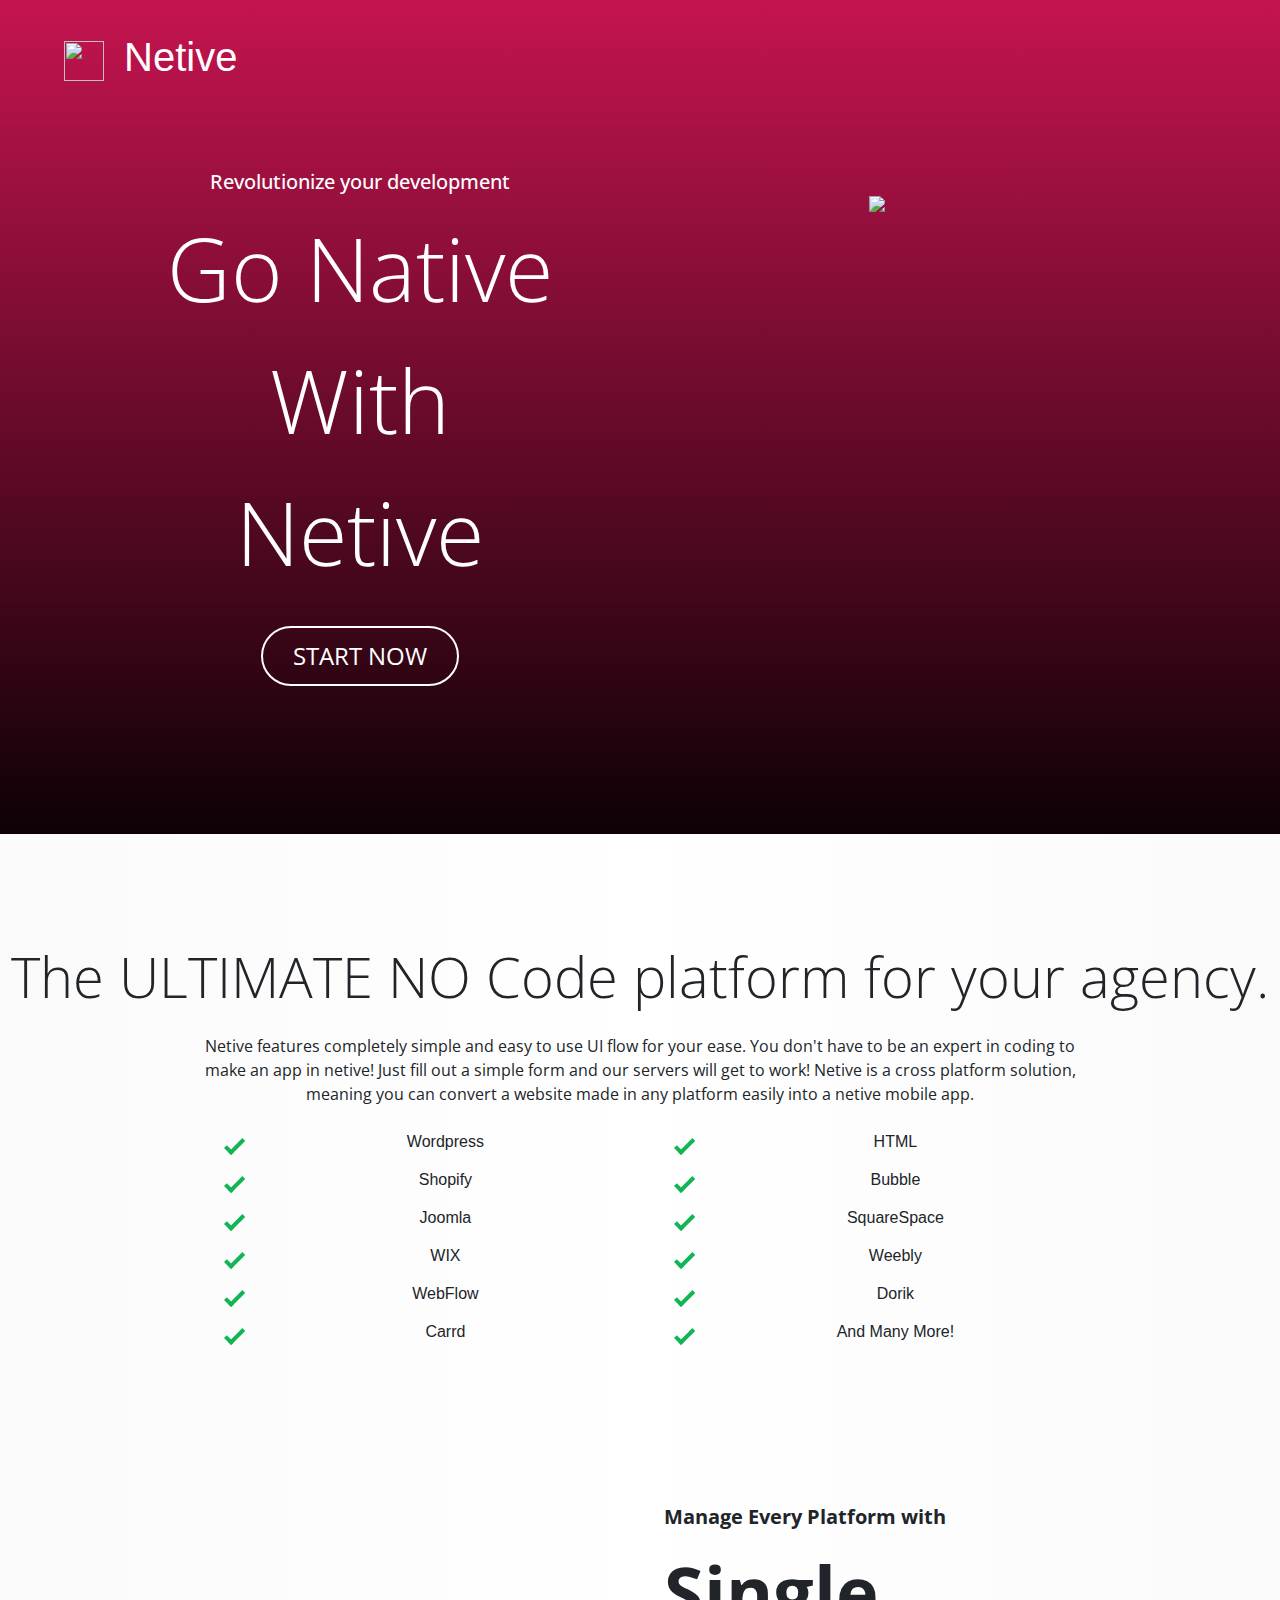
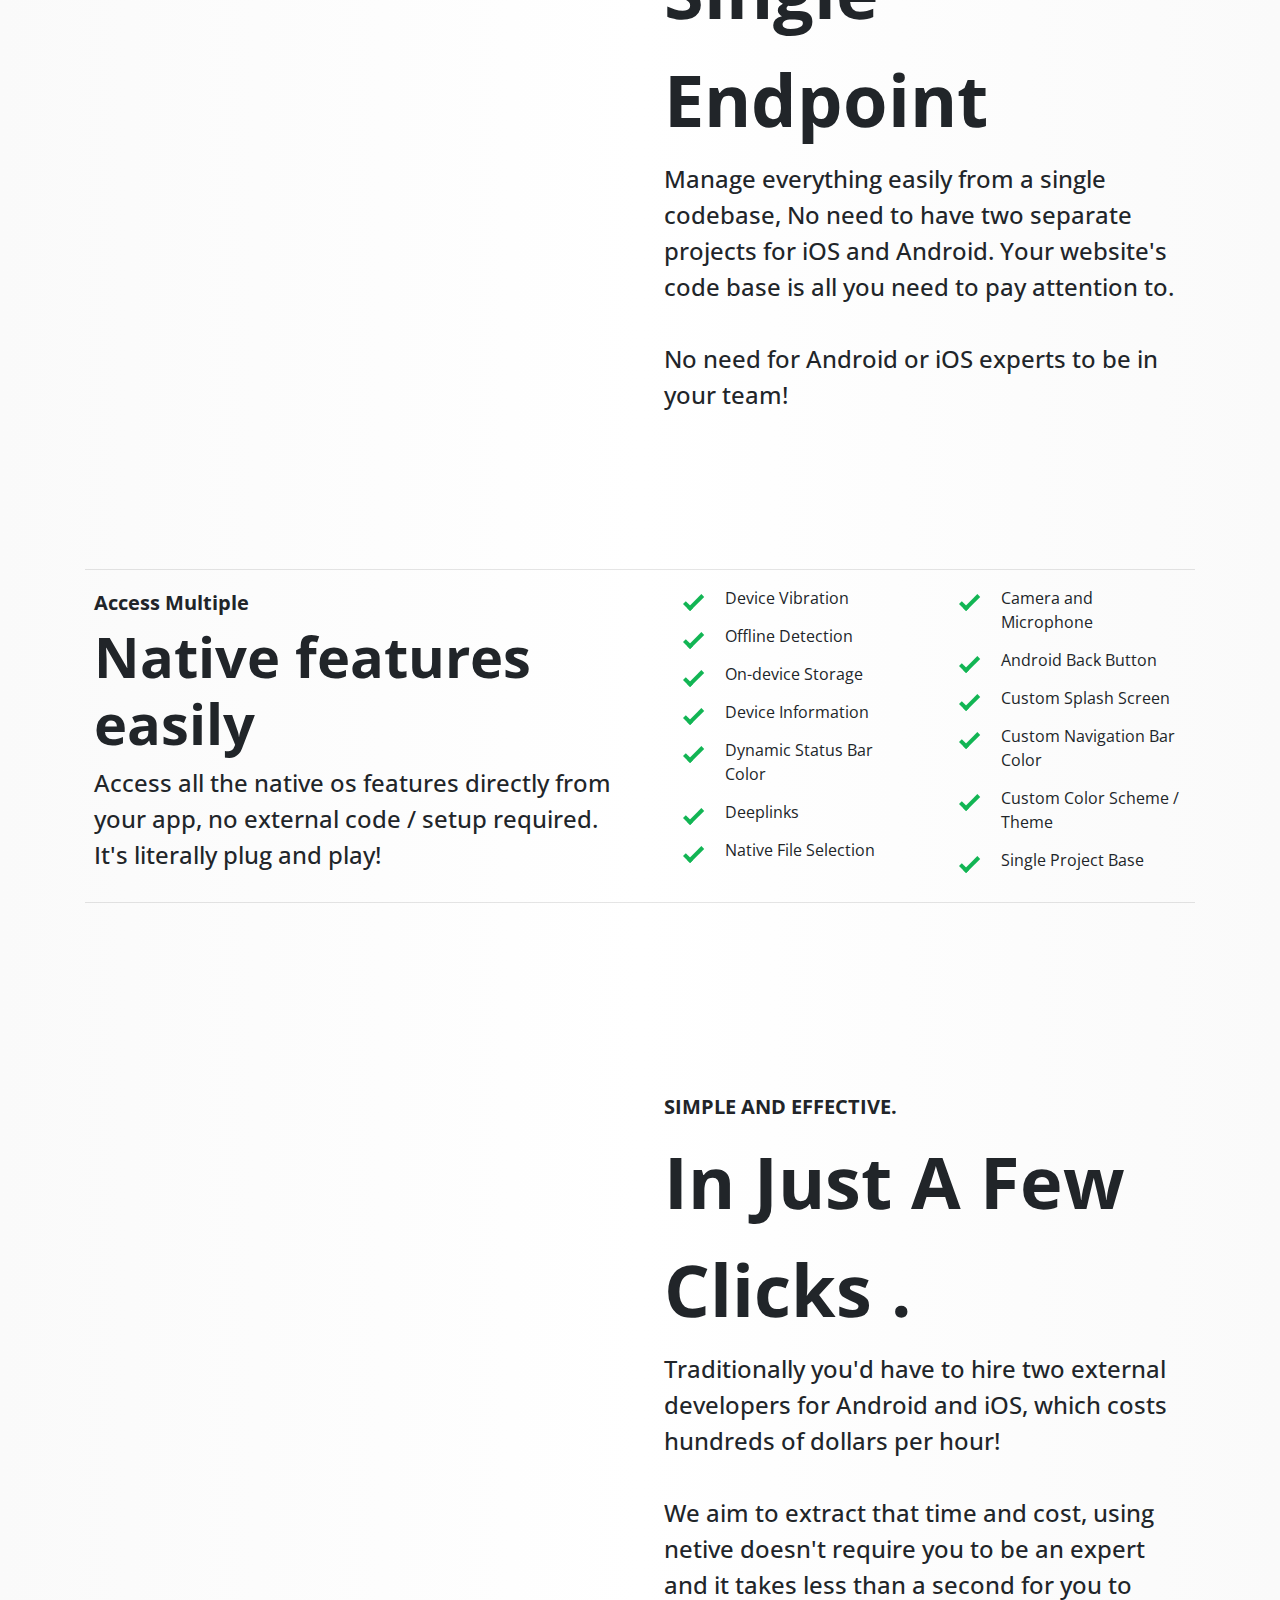
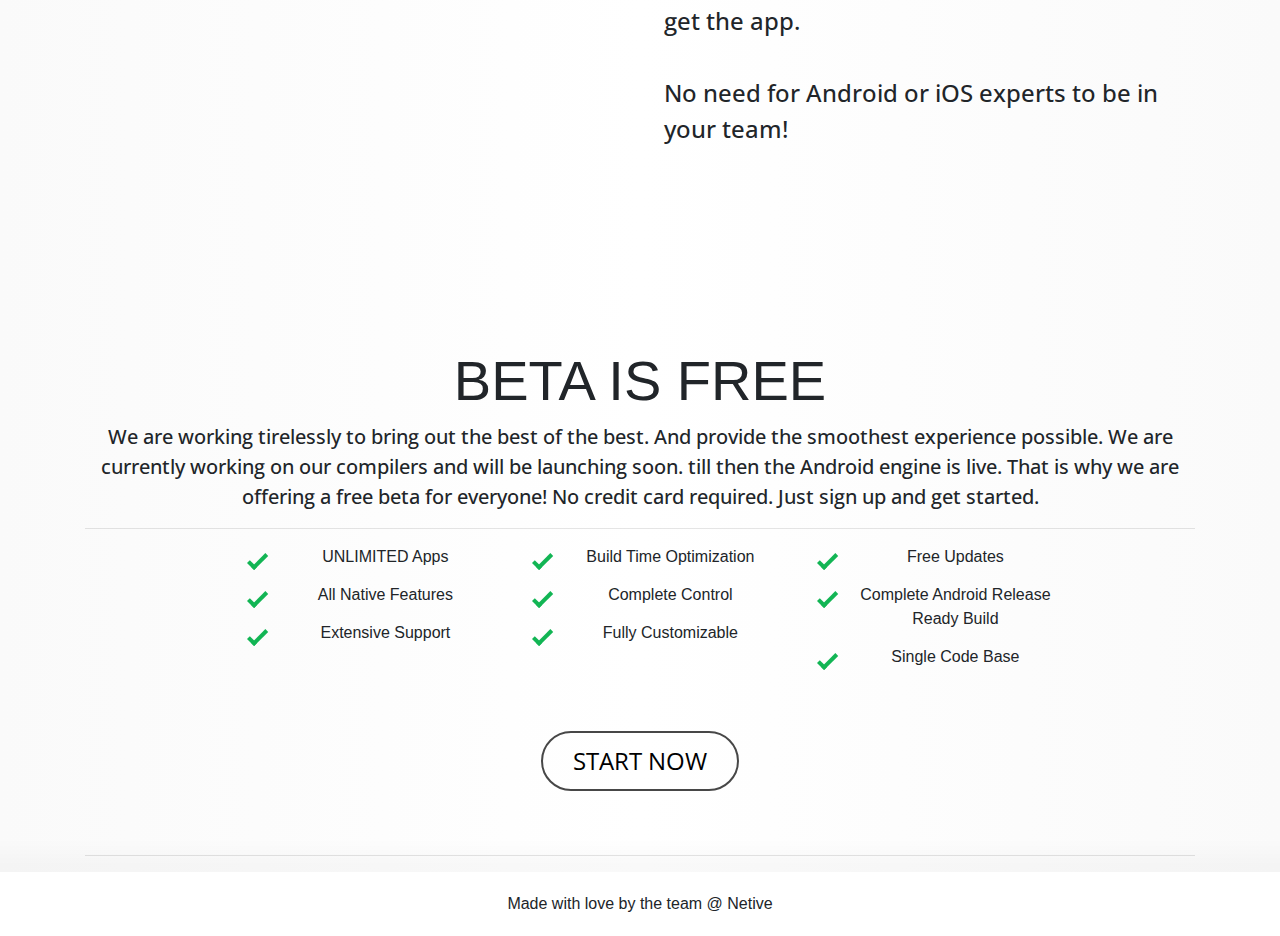
==== commit f9ec3bc3: "Merge pull request #1 from Iamam305/patch-1" ====
--- a/index.html
+++ b/index.html
@@ -1,12 +1,14 @@
 
 <!doctype html>
+
 <html lang="en">
+  
   <head>
     <!-- Required meta tags -->
     <meta charset="utf-8">
     <meta name="viewport" content="width=device-width, initial-scale=1, shrink-to-fit=no">
     <meta name="keywords" content="We help web agencies make native mobile apps for their clients website in minutes for the FREE till Beta">
-    <meta name="description" content="Providing the cheapest and simplest solution for vert cheap for web agencies to make native mobile apps in seconds for their client's website for FREE till BETA">
+    <meta name="description" content="Providing the Best solution for web agencies to make native mobile apps in seconds for their client's website for FREE till BETA">
     
     <meta name="google-site-verification" content="UjQf3dVpmDzG-F5i58iZ8eJ6pGMG4GREb4yGMpqzAx0" />
     
@@ -25,7 +27,7 @@
 
     
 
-    <title> Netive Apps | A Online Native Mobile App Creator | Beta FREE Right NOW !!!! </title>  
+    <title> Netive Apps | No Coded Native Mobile App Creator | Convert Your Website Into Apps | Beta FREE Right NOW !!!! </title>  
     
   </head>
   <body>
@@ -34,8 +36,8 @@
     <section class="grad px-4">
       <nav class="navbar navbar-light shadow-sm rounded">
         <a class="navbar-brand mx-4" href="#">
-          <img src="https://github.com/Netive-webApp/netive_landingPage/blob/main/images/netive-icon.png?raw=true" width="40" height="40" class="d-inline-block align-top" alt="">
-          <h1 class="brand-name">Netive</h1>
+          <img loading="lazy" src="https://github.com/Netive-webApp/netive_landingPage/blob/main/images/netive-icon.png?raw=true" width="40" height="40" class="d-inline-block align-top" alt="">
+          <h1 class="brand-name">Netive </h1>
         </a>
         
         
@@ -49,7 +51,7 @@
           <ul class="navbar-nav mr-auto mx-3 px-3">
             <li class="nav-item">
               <a class="nav-link my-3" href="https://app.netive.tech/auth/login">
-                Login
+                Log In
               </a>
               
             </li>
@@ -75,10 +77,10 @@
         <div class="col-lg-6 px-4 image-container">
             <div style="position: relative;height: 30vw;">
                 <div style="z-index: 0;width: 24vw;left: -3vw;top: -2vw;transform: rotateX(10deg) rotateZ(-30deg);">
-                  <img alt="" class="img-spc2" src="https://ap1-infinity-user-data.s3.amazonaws.com/33716/buildly/demo2.png">
+                  <img loading="lazy" alt="" class="img-spc2" src="https://ap1-infinity-user-data.s3.amazonaws.com/33716/buildly/demo2.png">
                 </div>
                 <div style="position: absolute;z-index: 100;width: 24vw;left: 8vw;top: -4vw;">
-                  <img class="img-spc" src="https://ap1-infinity-user-data.s3.amazonaws.com/33716/buildly/demo.png">
+                  <img loading="lazy" class="img-spc" src="https://ap1-infinity-user-data.s3.amazonaws.com/33716/buildly/demo.png">
                 </div>
             </div>
         </div>
@@ -156,10 +158,10 @@
         <div class="col-lg-6 dp-none">
             <div style="position: relative;height: 34vw;">
               <div style="position: absolute;z-index: 0;width: 24vw;left: -2vw;top: -2vw;">
-                <img alt="" class="img-3"src="https://infinity.500apps.com/builder/contentbox/assets/designs/images/iphone002-4DbUB4.png" >
+                <img loading="lazy" alt="" class="img-3"src="https://infinity.500apps.com/builder/contentbox/assets/designs/images/iphone002-4DbUB4.png" >
               </div>
               <div style="position: absolute;z-index: 100;width: 24vw;left: 8vw;top: -4vw;">
-                <img alt=""  class="img-4" src="https://infinity.500apps.com/builder/contentbox/assets/designs/images/iphone003-FYNX11.png" >
+                <img loading="lazy" alt=""  class="img-4" src="https://infinity.500apps.com/builder/contentbox/assets/designs/images/iphone003-FYNX11.png" >
               </div>
             </div>
         </div>
@@ -178,7 +180,7 @@
               No need for Android or iOS experts to be in your team!
             </p>
             <div class="dp-show">
-              <img style="width: 100%;" src="https://infinity.500apps.com/builder/contentbox/assets/designs/images/iphone002-4DbUB4.png">
+              <img loading="lazy" style="width: 100%;" src="https://infinity.500apps.com/builder/contentbox/assets/designs/images/iphone002-4DbUB4.png">
             </div>
         </div>
       </div>
@@ -242,13 +244,13 @@
         <div class="col-lg-6 dp-none">
           <div style="position: relative;height: 34vw;">
             <div style="position: absolute;z-index: 100;width: 21vw;left: -2vw;top: -7vw;transform: skewX(50deg) skewY(-200deg) rotateX(60deg) rotateY(10deg);">
-            <img alt="" data-bottom-top="transform:translateX(100px);" data-center-top="transform:translateX(0px);" src="https://infinity.500apps.com/builder/contentbox/assets/designs/images/screencapture-06.jpg" style="box-shadow: rgba(22, 22, 22, 0.3) -3em 2em 5em; width: 100%; transform: translateX(0px);">
+            <img  loading="lazy" alt="" data-bottom-top="transform:translateX(100px);" data-center-top="transform:translateX(0px);" src="https://infinity.500apps.com/builder/contentbox/assets/designs/images/screencapture-06.jpg" style="box-shadow: rgba(22, 22, 22, 0.3) -3em 2em 5em; width: 100%; transform: translateX(0px);">
             </div>
             <div style="position: absolute;z-index: 50;width: 21vw;left: -2vw;top: -1.2vw;transform: skewX(50deg) skewY(-200deg) rotateX(60deg) rotateY(10deg);">
-            <img alt="" data-bottom-top="transform:translateX(150px);" data-center-top="transform:translateX(0px);" src="https://infinity.500apps.com/builder/contentbox/assets/designs/images/screencapture-07.jpg" style="box-shadow: rgba(22, 22, 22, 0.3) -3em 2em 5em; width: 100%; transform: translateX(0px);" class="skrollable skrollable-after">
+            <img loading="lazy" alt="" data-bottom-top="transform:translateX(150px);" data-center-top="transform:translateX(0px);" src="https://infinity.500apps.com/builder/contentbox/assets/designs/images/screencapture-07.jpg" style="box-shadow: rgba(22, 22, 22, 0.3) -3em 2em 5em; width: 100%; transform: translateX(0px);" class="skrollable skrollable-after">
             </div>
             <div style="position: absolute;z-index: 0;width: 21vw;left: -2vw;top: 5vw;transform: skewX(50deg) skewY(-200deg) rotateX(60deg) rotateY(10deg);">
-            <img alt="" data-bottom-top="transform:translateX(200px);" data-center-top="transform:translateX(0px);" src="https://infinity.500apps.com/builder/contentbox/assets/designs/images/screencapture-08.jpg" style="box-shadow: rgba(22, 22, 22, 0.3) -3em 2em 5em; width: 100%; transform: translateX(0px);" class="skrollable skrollable-after">
+            <img loading="lazy" alt="" data-bottom-top="transform:translateX(200px);" data-center-top="transform:translateX(0px);" src="https://infinity.500apps.com/builder/contentbox/assets/designs/images/screencapture-08.jpg" style="box-shadow: rgba(22, 22, 22, 0.3) -3em 2em 5em; width: 100%; transform: translateX(0px);" class="skrollable skrollable-after">
             </div>
             </div>
         </div>
@@ -281,13 +283,13 @@
             <div class="dp-show my-5" style="">
               <div style="position: relative;height: 66vw;/* margin: auto; *//* left: 20%; *//* right: auto; */">
                 <div style="position: absolute;z-index: 100;width: 38vw;left: 20vw;top: -7vw;transform: skewX(50deg) skewY(-200deg) rotateX(60deg) rotateY(10deg);">
-                <img alt="" data-bottom-top="transform:translateX(100px);" data-center-top="transform:translateX(0px);" src="https://infinity.500apps.com/builder/contentbox/assets/designs/images/screencapture-06.jpg" style="box-shadow: rgba(22, 22, 22, 0.3) -3em 2em 5em; width: 100%; transform: translateX(0px);">
+                <img loading="lazy"   alt="" data-bottom-top="transform:translateX(100px);" data-center-top="transform:translateX(0px);" src="https://infinity.500apps.com/builder/contentbox/assets/designs/images/screencapture-06.jpg" style="box-shadow: rgba(22, 22, 22, 0.3) -3em 2em 5em; width: 100%; transform: translateX(0px);">
                 </div>
                 <div style="position: absolute;z-index: 50;width: 38vw;left: 20vw;top: -1.2vw;transform: skewX(50deg) skewY(-200deg) rotateX(60deg) rotateY(10deg);">
-                <img alt="" data-bottom-top="transform:translateX(150px);" data-center-top="transform:translateX(0px);" src="https://infinity.500apps.com/builder/contentbox/assets/designs/images/screencapture-07.jpg" style="box-shadow: rgba(22, 22, 22, 0.3) -3em 2em 5em; width: 100%; transform: translateX(0px);" class="skrollable skrollable-after">
+                <img loading="lazy" alt="" data-bottom-top="transform:translateX(150px);" data-center-top="transform:translateX(0px);" src="https://infinity.500apps.com/builder/contentbox/assets/designs/images/screencapture-07.jpg" style="box-shadow: rgba(22, 22, 22, 0.3) -3em 2em 5em; width: 100%; transform: translateX(0px);" class="skrollable skrollable-after">
                 </div>
                 <div style="position: absolute;z-index: 0;width: 38vw;left: 20vw;top: 5vw;transform: skewX(50deg) skewY(-200deg) rotateX(60deg) rotateY(10deg);">
-                <img alt="" data-bottom-top="transform:translateX(200px);" data-center-top="transform:translateX(0px);" src="https://infinity.500apps.com/builder/contentbox/assets/designs/images/screencapture-08.jpg" style="box-shadow: rgba(22, 22, 22, 0.3) -3em 2em 5em; width: 100%; transform: translateX(0px);" class="skrollable skrollable-after">
+                <img loading="lazy" alt="" data-bottom-top="transform:translateX(200px);" data-center-top="transform:translateX(0px);" src="https://infinity.500apps.com/builder/contentbox/assets/designs/images/screencapture-08.jpg" style="box-shadow: rgba(22, 22, 22, 0.3) -3em 2em 5em; width: 100%; transform: translateX(0px);" class="skrollable skrollable-after">
                 </div>
                 </div>
             </div>
@@ -345,7 +347,7 @@
             Free Updates
           </li>
           <li>                  
-            iOS and Android
+            Complete Android Release Ready Build
           </li>
           <li>
             Single Code Base
